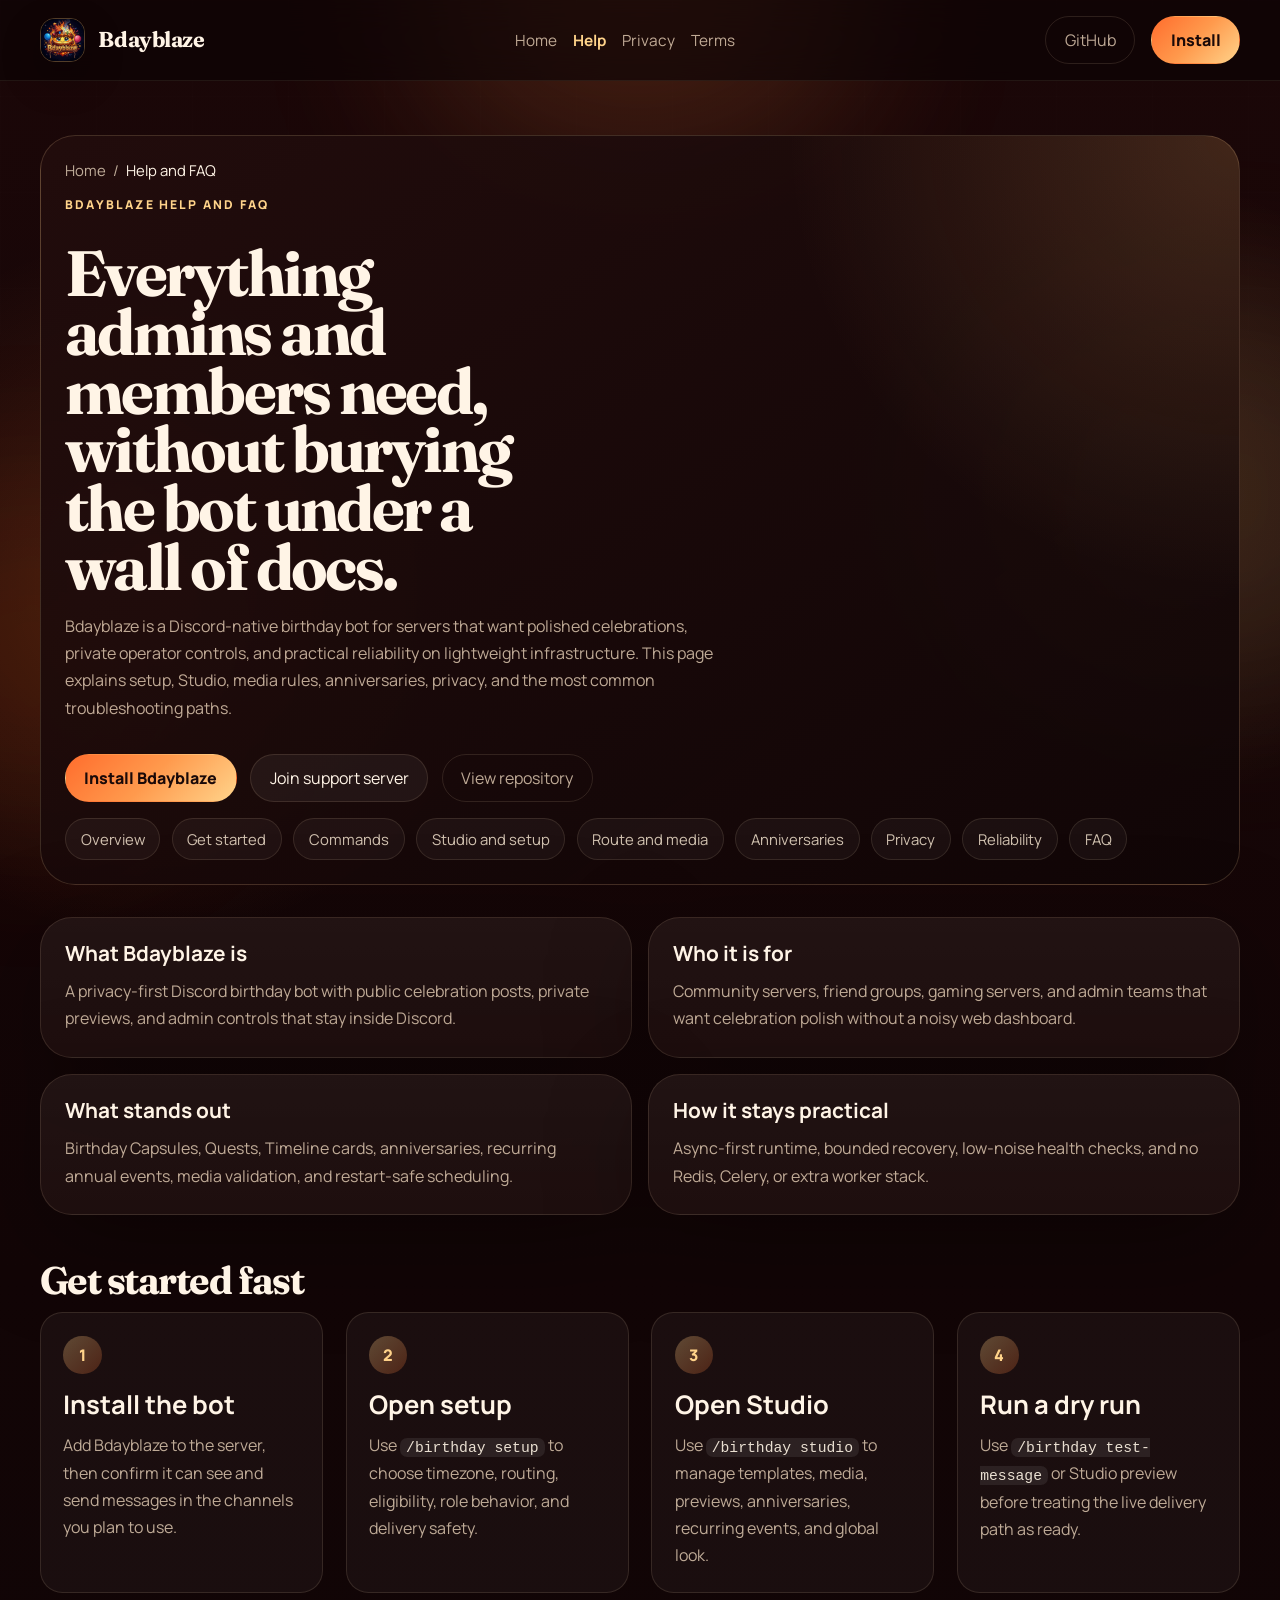
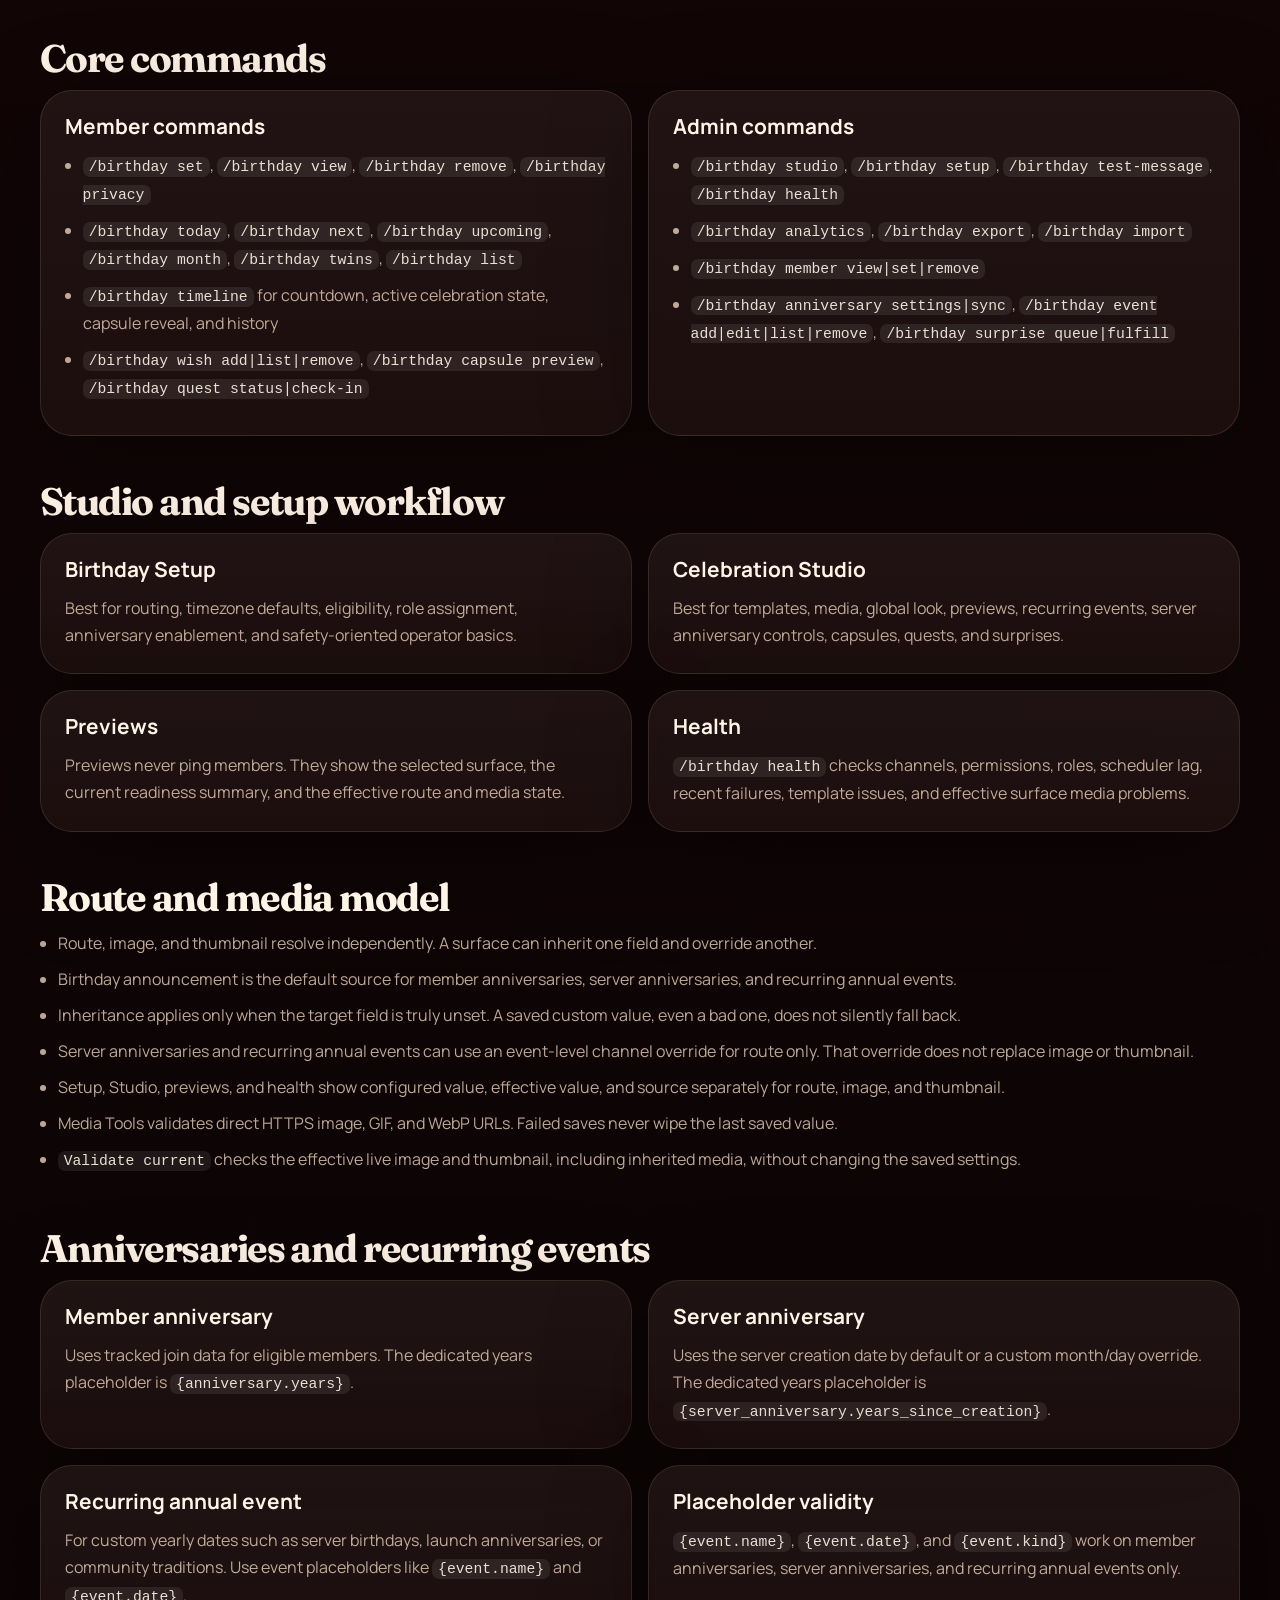
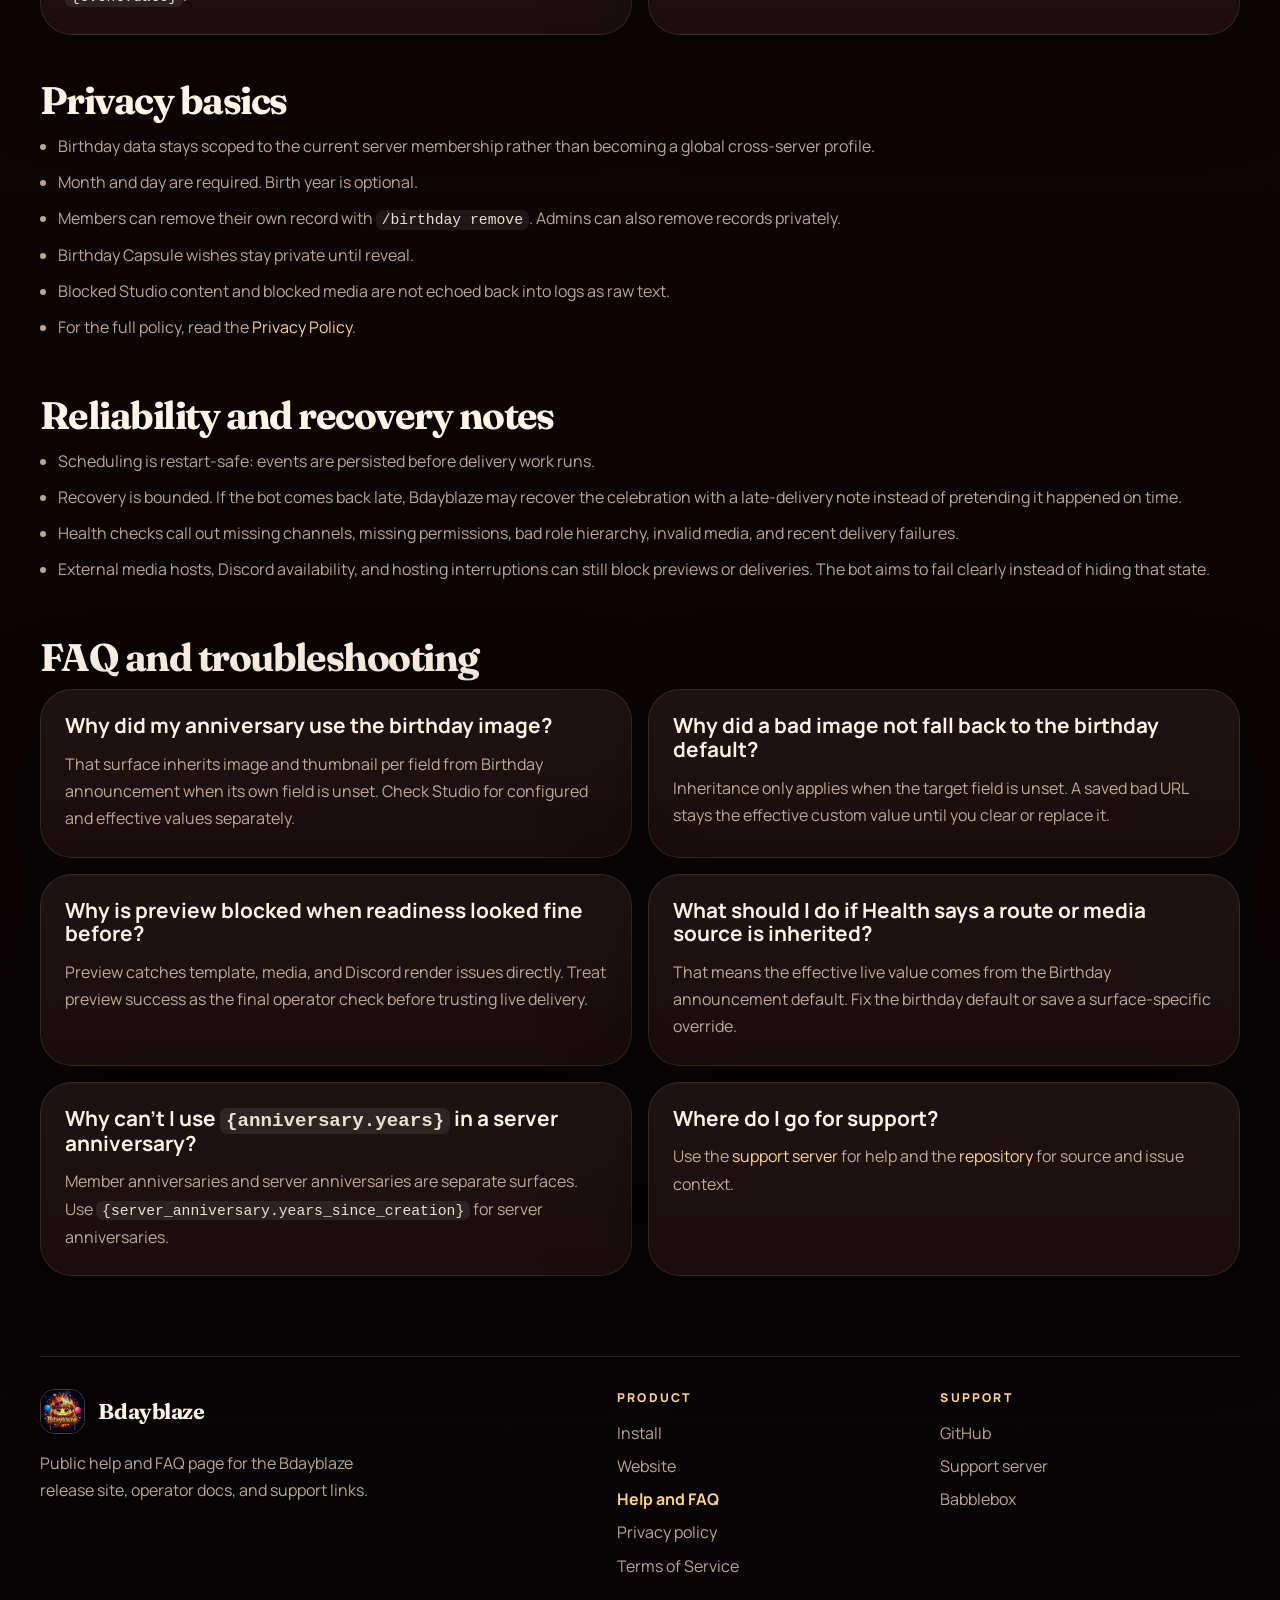
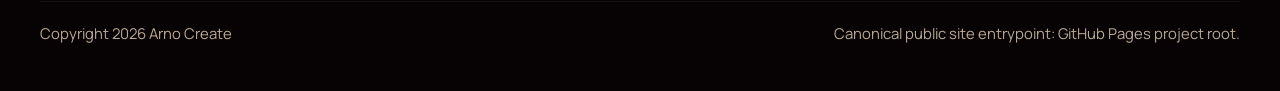
==== help/index.html @ 893d7554 "Harden media inheritance and add help page" ====
<!DOCTYPE html>
<html lang="en">
  <head>
    <meta charset="UTF-8" />
    <meta name="viewport" content="width=device-width, initial-scale=1.0" />
    <title>Help and FAQ | Bdayblaze Discord Birthday Bot</title>
    <meta
      name="description"
      content="Learn how Bdayblaze works: setup, Studio, commands, media inheritance, anniversaries, privacy, reliability, and troubleshooting."
    />
    <meta name="robots" content="index,follow,max-image-preview:large" />
    <meta name="theme-color" content="#1a0908" />
    <meta property="og:locale" content="en_US" />
    <meta property="og:site_name" content="Bdayblaze" />
    <meta property="og:title" content="Help and FAQ | Bdayblaze Discord Birthday Bot" />
    <meta
      property="og:description"
      content="Setup, commands, Studio guidance, media rules, anniversary behavior, privacy basics, and troubleshooting for Bdayblaze."
    />
    <meta property="og:type" content="website" />
    <meta property="og:url" content="https://arno-create.github.io/Bdayblaze/help/" />
    <meta
      property="og:image"
      content="https://arno-create.github.io/Bdayblaze/assets/banner.jpg"
    />
    <meta
      property="og:image:alt"
      content="Bdayblaze banner for the Discord birthday bot help page"
    />
    <meta name="twitter:card" content="summary_large_image" />
    <meta
      name="twitter:title"
      content="Help and FAQ | Bdayblaze Discord Birthday Bot"
    />
    <meta
      name="twitter:description"
      content="Setup, commands, Studio guidance, media rules, anniversary behavior, privacy basics, and troubleshooting for Bdayblaze."
    />
    <meta
      name="twitter:image"
      content="https://arno-create.github.io/Bdayblaze/assets/banner.jpg"
    />
    <meta
      name="twitter:image:alt"
      content="Bdayblaze banner for the Discord birthday bot help page"
    />
    <link rel="canonical" href="https://arno-create.github.io/Bdayblaze/help/" />
    <link rel="preconnect" href="https://fonts.googleapis.com" />
    <link rel="preconnect" href="https://fonts.gstatic.com" crossorigin />
    <link
      href="https://fonts.googleapis.com/css2?family=Fraunces:opsz,wght@9..144,600;9..144,700&family=Manrope:wght@400;500;600;700;800&display=swap"
      rel="stylesheet"
    />
    <link rel="stylesheet" href="../styles.css" />
    <script defer src="../site.js"></script>
    <script type="application/ld+json">
      {
        "@context": "https://schema.org",
        "@graph": [
          {
            "@type": "WebPage",
            "@id": "https://arno-create.github.io/Bdayblaze/help/#webpage",
            "url": "https://arno-create.github.io/Bdayblaze/help/",
            "name": "Help and FAQ | Bdayblaze Discord Birthday Bot",
            "description": "Setup, commands, Studio guidance, media rules, anniversary behavior, privacy basics, and troubleshooting for Bdayblaze.",
            "isPartOf": {
              "@id": "https://arno-create.github.io/Bdayblaze/#website"
            },
            "about": {
              "@id": "https://arno-create.github.io/Bdayblaze/#software"
            },
            "breadcrumb": {
              "@id": "https://arno-create.github.io/Bdayblaze/help/#breadcrumb"
            }
          },
          {
            "@type": "BreadcrumbList",
            "@id": "https://arno-create.github.io/Bdayblaze/help/#breadcrumb",
            "itemListElement": [
              {
                "@type": "ListItem",
                "position": 1,
                "name": "Home",
                "item": "https://arno-create.github.io/Bdayblaze/"
              },
              {
                "@type": "ListItem",
                "position": 2,
                "name": "Help and FAQ",
                "item": "https://arno-create.github.io/Bdayblaze/help/"
              }
            ]
          }
        ]
      }
    </script>
  </head>
  <body class="site-policy site-help">
    <a class="skip-link" href="#main-content">Skip to content</a>

    <div class="ambient ambient-top" aria-hidden="true"></div>
    <div class="ambient ambient-left" aria-hidden="true"></div>
    <div class="ambient ambient-right" aria-hidden="true"></div>

    <header class="site-header">
      <div class="shell header-inner">
        <a class="brand-lockup" href="../" aria-label="Bdayblaze home">
          <img
            src="../assets/logo.jpg"
            alt="Bdayblaze Discord birthday bot logo"
            width="1024"
            height="1024"
            decoding="async"
          />
          <span>Bdayblaze</span>
        </a>

        <nav class="site-nav" aria-label="Primary">
          <a href="../">Home</a>
          <a href="../help/" aria-current="page">Help</a>
          <a href="../privacy/">Privacy</a>
          <a href="../terms/">Terms</a>
        </nav>

        <div class="header-actions">
          <a
            class="button button-ghost"
            href="https://github.com/arno-create/Bdayblaze"
            target="_blank"
            rel="noreferrer"
            >GitHub</a
          >
          <a
            class="button button-primary"
            href="https://discord.com/oauth2/authorize?client_id=1485920716573380660"
            target="_blank"
            rel="noreferrer"
            >Install</a
          >
        </div>
      </div>
    </header>

    <main class="policy-main" id="main-content">
      <div class="shell">
        <section class="policy-hero" data-reveal>
          <nav class="policy-breadcrumbs" aria-label="Breadcrumb">
            <a href="../">Home</a>
            <span aria-hidden="true">/</span>
            <span aria-current="page">Help and FAQ</span>
          </nav>
          <p class="eyebrow">Bdayblaze help and FAQ</p>
          <h1>Everything admins and members need, without burying the bot under a wall of docs.</h1>
          <p class="policy-copy">
            Bdayblaze is a Discord-native birthday bot for servers that want polished
            celebrations, private operator controls, and practical reliability on lightweight
            infrastructure. This page explains setup, Studio, media rules, anniversaries, privacy,
            and the most common troubleshooting paths.
          </p>
          <div class="policy-actions">
            <a
              class="button button-primary"
              href="https://discord.com/oauth2/authorize?client_id=1485920716573380660"
              target="_blank"
              rel="noreferrer"
              >Install Bdayblaze</a
            >
            <a
              class="button button-secondary"
              href="https://discord.com/servers/inevitable-friendship-1322933864360050688"
              target="_blank"
              rel="noreferrer"
              >Join support server</a
            >
            <a
              class="button button-ghost"
              href="https://github.com/arno-create/Bdayblaze"
              target="_blank"
              rel="noreferrer"
              >View repository</a
            >
          </div>
          <nav class="help-quicklinks" aria-label="Help sections">
            <a href="#overview">Overview</a>
            <a href="#get-started">Get started</a>
            <a href="#commands">Commands</a>
            <a href="#studio">Studio and setup</a>
            <a href="#media">Route and media</a>
            <a href="#anniversaries">Anniversaries</a>
            <a href="#privacy">Privacy</a>
            <a href="#reliability">Reliability</a>
            <a href="#faq">FAQ</a>
          </nav>
        </section>

        <section class="policy-grid" data-reveal id="overview" aria-label="Help highlights">
          <article class="policy-card">
            <h3>What Bdayblaze is</h3>
            <p>A privacy-first Discord birthday bot with public celebration posts, private previews, and admin controls that stay inside Discord.</p>
          </article>
          <article class="policy-card">
            <h3>Who it is for</h3>
            <p>Community servers, friend groups, gaming servers, and admin teams that want celebration polish without a noisy web dashboard.</p>
          </article>
          <article class="policy-card">
            <h3>What stands out</h3>
            <p>Birthday Capsules, Quests, Timeline cards, anniversaries, recurring annual events, media validation, and restart-safe scheduling.</p>
          </article>
          <article class="policy-card">
            <h3>How it stays practical</h3>
            <p>Async-first runtime, bounded recovery, low-noise health checks, and no Redis, Celery, or extra worker stack.</p>
          </article>
        </section>

        <section class="policy-section" data-reveal id="get-started">
          <h2>Get started fast</h2>
          <ol class="flow-list">
            <li>
              <span>1</span>
              <div>
                <h3>Install the bot</h3>
                <p>Add Bdayblaze to the server, then confirm it can see and send messages in the channels you plan to use.</p>
              </div>
            </li>
            <li>
              <span>2</span>
              <div>
                <h3>Open setup</h3>
                <p>Use <code>/birthday setup</code> to choose timezone, routing, eligibility, role behavior, and delivery safety.</p>
              </div>
            </li>
            <li>
              <span>3</span>
              <div>
                <h3>Open Studio</h3>
                <p>Use <code>/birthday studio</code> to manage templates, media, previews, anniversaries, recurring events, and global look.</p>
              </div>
            </li>
            <li>
              <span>4</span>
              <div>
                <h3>Run a dry run</h3>
                <p>Use <code>/birthday test-message</code> or Studio preview before treating the live delivery path as ready.</p>
              </div>
            </li>
          </ol>
        </section>

        <section class="policy-section" data-reveal id="commands">
          <h2>Core commands</h2>
          <div class="policy-grid">
            <article class="policy-card">
              <h3>Member commands</h3>
              <ul class="policy-list">
                <li><code>/birthday set</code>, <code>/birthday view</code>, <code>/birthday remove</code>, <code>/birthday privacy</code></li>
                <li><code>/birthday today</code>, <code>/birthday next</code>, <code>/birthday upcoming</code>, <code>/birthday month</code>, <code>/birthday twins</code>, <code>/birthday list</code></li>
                <li><code>/birthday timeline</code> for countdown, active celebration state, capsule reveal, and history</li>
                <li><code>/birthday wish add|list|remove</code>, <code>/birthday capsule preview</code>, <code>/birthday quest status|check-in</code></li>
              </ul>
            </article>
            <article class="policy-card">
              <h3>Admin commands</h3>
              <ul class="policy-list">
                <li><code>/birthday studio</code>, <code>/birthday setup</code>, <code>/birthday test-message</code>, <code>/birthday health</code></li>
                <li><code>/birthday analytics</code>, <code>/birthday export</code>, <code>/birthday import</code></li>
                <li><code>/birthday member view|set|remove</code></li>
                <li><code>/birthday anniversary settings|sync</code>, <code>/birthday event add|edit|list|remove</code>, <code>/birthday surprise queue|fulfill</code></li>
              </ul>
            </article>
          </div>
        </section>

        <section class="policy-section" data-reveal id="studio">
          <h2>Studio and setup workflow</h2>
          <div class="policy-grid">
            <article class="policy-card">
              <h3>Birthday Setup</h3>
              <p>Best for routing, timezone defaults, eligibility, role assignment, anniversary enablement, and safety-oriented operator basics.</p>
            </article>
            <article class="policy-card">
              <h3>Celebration Studio</h3>
              <p>Best for templates, media, global look, previews, recurring events, server anniversary controls, capsules, quests, and surprises.</p>
            </article>
            <article class="policy-card">
              <h3>Previews</h3>
              <p>Previews never ping members. They show the selected surface, the current readiness summary, and the effective route and media state.</p>
            </article>
            <article class="policy-card">
              <h3>Health</h3>
              <p><code>/birthday health</code> checks channels, permissions, roles, scheduler lag, recent failures, template issues, and effective surface media problems.</p>
            </article>
          </div>
        </section>

        <section class="policy-section" data-reveal id="media">
          <h2>Route and media model</h2>
          <ul class="policy-list">
            <li>Route, image, and thumbnail resolve independently. A surface can inherit one field and override another.</li>
            <li>Birthday announcement is the default source for member anniversaries, server anniversaries, and recurring annual events.</li>
            <li>Inheritance applies only when the target field is truly unset. A saved custom value, even a bad one, does not silently fall back.</li>
            <li>Server anniversaries and recurring annual events can use an event-level channel override for route only. That override does not replace image or thumbnail.</li>
            <li>Setup, Studio, previews, and health show configured value, effective value, and source separately for route, image, and thumbnail.</li>
            <li>Media Tools validates direct HTTPS image, GIF, and WebP URLs. Failed saves never wipe the last saved value.</li>
            <li><code>Validate current</code> checks the effective live image and thumbnail, including inherited media, without changing the saved settings.</li>
          </ul>
        </section>

        <section class="policy-section" data-reveal id="anniversaries">
          <h2>Anniversaries and recurring events</h2>
          <div class="policy-grid">
            <article class="policy-card">
              <h3>Member anniversary</h3>
              <p>Uses tracked join data for eligible members. The dedicated years placeholder is <code>{anniversary.years}</code>.</p>
            </article>
            <article class="policy-card">
              <h3>Server anniversary</h3>
              <p>Uses the server creation date by default or a custom month/day override. The dedicated years placeholder is <code>{server_anniversary.years_since_creation}</code>.</p>
            </article>
            <article class="policy-card">
              <h3>Recurring annual event</h3>
              <p>For custom yearly dates such as server birthdays, launch anniversaries, or community traditions. Use event placeholders like <code>{event.name}</code> and <code>{event.date}</code>.</p>
            </article>
            <article class="policy-card">
              <h3>Placeholder validity</h3>
              <p><code>{event.name}</code>, <code>{event.date}</code>, and <code>{event.kind}</code> work on member anniversaries, server anniversaries, and recurring annual events only.</p>
            </article>
          </div>
        </section>

        <section class="policy-section" data-reveal id="privacy">
          <h2>Privacy basics</h2>
          <ul class="policy-list">
            <li>Birthday data stays scoped to the current server membership rather than becoming a global cross-server profile.</li>
            <li>Month and day are required. Birth year is optional.</li>
            <li>Members can remove their own record with <code>/birthday remove</code>. Admins can also remove records privately.</li>
            <li>Birthday Capsule wishes stay private until reveal.</li>
            <li>Blocked Studio content and blocked media are not echoed back into logs as raw text.</li>
            <li>For the full policy, read the <a class="inline-link" href="../privacy/">Privacy Policy</a>.</li>
          </ul>
        </section>

        <section class="policy-section" data-reveal id="reliability">
          <h2>Reliability and recovery notes</h2>
          <ul class="policy-list">
            <li>Scheduling is restart-safe: events are persisted before delivery work runs.</li>
            <li>Recovery is bounded. If the bot comes back late, Bdayblaze may recover the celebration with a late-delivery note instead of pretending it happened on time.</li>
            <li>Health checks call out missing channels, missing permissions, bad role hierarchy, invalid media, and recent delivery failures.</li>
            <li>External media hosts, Discord availability, and hosting interruptions can still block previews or deliveries. The bot aims to fail clearly instead of hiding that state.</li>
          </ul>
        </section>

        <section class="policy-section" data-reveal id="faq">
          <h2>FAQ and troubleshooting</h2>
          <div class="policy-grid">
            <article class="policy-card">
              <h3>Why did my anniversary use the birthday image?</h3>
              <p>That surface inherits image and thumbnail per field from Birthday announcement when its own field is unset. Check Studio for configured and effective values separately.</p>
            </article>
            <article class="policy-card">
              <h3>Why did a bad image not fall back to the birthday default?</h3>
              <p>Inheritance only applies when the target field is unset. A saved bad URL stays the effective custom value until you clear or replace it.</p>
            </article>
            <article class="policy-card">
              <h3>Why is preview blocked when readiness looked fine before?</h3>
              <p>Preview catches template, media, and Discord render issues directly. Treat preview success as the final operator check before trusting live delivery.</p>
            </article>
            <article class="policy-card">
              <h3>What should I do if Health says a route or media source is inherited?</h3>
              <p>That means the effective live value comes from the Birthday announcement default. Fix the birthday default or save a surface-specific override.</p>
            </article>
            <article class="policy-card">
              <h3>Why can&apos;t I use <code>{anniversary.years}</code> in a server anniversary?</h3>
              <p>Member anniversaries and server anniversaries are separate surfaces. Use <code>{server_anniversary.years_since_creation}</code> for server anniversaries.</p>
            </article>
            <article class="policy-card">
              <h3>Where do I go for support?</h3>
              <p>Use the <a class="inline-link" href="https://discord.com/servers/inevitable-friendship-1322933864360050688" target="_blank" rel="noreferrer">support server</a> for help and the <a class="inline-link" href="https://github.com/arno-create/Bdayblaze" target="_blank" rel="noreferrer">repository</a> for source and issue context.</p>
            </article>
          </div>
        </section>
      </div>
    </main>

    <footer class="site-footer">
      <div class="shell footer-grid">
        <div>
          <a class="brand-lockup footer-brand" href="../" aria-label="Bdayblaze home">
            <img
              src="../assets/logo.jpg"
              alt="Bdayblaze Discord birthday bot logo"
              width="1024"
              height="1024"
              loading="lazy"
              decoding="async"
            />
            <span>Bdayblaze</span>
          </a>
          <p class="footer-copy">
            Public help and FAQ page for the Bdayblaze release site, operator docs, and support links.
          </p>
        </div>

        <div>
          <p class="footer-heading">Product</p>
          <div class="footer-links">
            <a
              href="https://discord.com/oauth2/authorize?client_id=1485920716573380660"
              target="_blank"
              rel="noreferrer"
              >Install</a
            >
            <a href="../">Website</a>
            <a href="../help/" aria-current="page">Help and FAQ</a>
            <a href="../privacy/">Privacy policy</a>
            <a href="../terms/">Terms of Service</a>
          </div>
        </div>

        <div>
          <p class="footer-heading">Support</p>
          <div class="footer-links">
            <a href="https://github.com/arno-create/Bdayblaze" target="_blank" rel="noreferrer"
              >GitHub</a
            >
            <a
              href="https://discord.com/servers/inevitable-friendship-1322933864360050688"
              target="_blank"
              rel="noreferrer"
              >Support server</a
            >
            <a href="https://arno-create.github.io/babblebox-bot/" target="_blank" rel="noreferrer"
              >Babblebox</a
            >
          </div>
        </div>
      </div>

      <div class="shell footer-meta">
        <p>Copyright <span data-year></span> Arno Create</p>
        <p>Canonical public site entrypoint: GitHub Pages project root.</p>
      </div>
    </footer>
  </body>
</html>
---- styles.css ----
:root {
  color-scheme: dark;
  --bg: #120506;
  --bg-deep: #070304;
  --surface: rgba(29, 12, 12, 0.72);
  --surface-strong: rgba(37, 16, 16, 0.88);
  --line: rgba(255, 220, 182, 0.12);
  --line-strong: rgba(255, 220, 182, 0.2);
  --text: #fff4e6;
  --muted: rgba(255, 232, 204, 0.72);
  --accent: #ff9a4d;
  --accent-strong: #ffd38a;
  --accent-deep: #ff6d2d;
  --shadow: 0 28px 100px rgba(0, 0, 0, 0.34);
  --radius-xl: 2rem;
  --radius-lg: 1.4rem;
  --shell: min(1200px, calc(100% - 2rem));
}

*,
*::before,
*::after {
  box-sizing: border-box;
}

html {
  scroll-behavior: smooth;
}

body {
  margin: 0;
  min-height: 100vh;
  overflow-x: clip;
  background:
    radial-gradient(circle at 12% 12%, rgba(255, 129, 56, 0.18), transparent 22rem),
    radial-gradient(circle at 88% 10%, rgba(255, 196, 106, 0.12), transparent 20rem),
    linear-gradient(180deg, #1b0708 0%, var(--bg) 26%, var(--bg-deep) 100%);
  color: var(--text);
  font-family: "Manrope", "Segoe UI", "Helvetica Neue", Arial, sans-serif;
}

body::before {
  content: "";
  position: fixed;
  inset: 0;
  background-image:
    linear-gradient(rgba(255, 255, 255, 0.02) 1px, transparent 1px),
    linear-gradient(90deg, rgba(255, 255, 255, 0.02) 1px, transparent 1px);
  background-size: 6rem 6rem;
  mask-image: linear-gradient(180deg, rgba(255, 255, 255, 0.55), transparent 82%);
  pointer-events: none;
  z-index: -2;
}

img {
  display: block;
  max-width: 100%;
  height: auto;
}

figure {
  margin: 0;
}

a {
  color: inherit;
  text-decoration: none;
}

code {
  padding: 0.12rem 0.38rem;
  border-radius: 0.45rem;
  background: rgba(255, 255, 255, 0.08);
  color: rgba(255, 245, 230, 0.9);
  font-family: "SFMono-Regular", Consolas, "Liberation Mono", monospace;
  font-size: 0.92em;
}

button,
a,
input,
select,
textarea {
  font: inherit;
}

a:focus-visible,
button:focus-visible {
  outline: 2px solid var(--accent-strong);
  outline-offset: 4px;
}

.skip-link {
  position: absolute;
  left: 1rem;
  top: -4rem;
  z-index: 30;
  padding: 0.8rem 1rem;
  border-radius: 999px;
  background: var(--accent-strong);
  color: #1a0908;
  font-weight: 700;
}

.skip-link:focus {
  top: 1rem;
}

.shell {
  width: var(--shell);
  margin: 0 auto;
}

.ambient {
  position: fixed;
  border-radius: 999px;
  filter: blur(90px);
  opacity: 0.65;
  pointer-events: none;
  z-index: -1;
}

.ambient-top {
  top: -10rem;
  left: 50%;
  width: 28rem;
  height: 20rem;
  transform: translateX(-50%);
  background: rgba(255, 136, 64, 0.28);
}

.ambient-left {
  top: 30rem;
  left: -9rem;
  width: 22rem;
  height: 22rem;
  background: rgba(255, 96, 0, 0.16);
}

.ambient-right {
  top: 18rem;
  right: -10rem;
  width: 26rem;
  height: 26rem;
  background: rgba(255, 210, 128, 0.12);
}

.site-header,
.site-footer,
main {
  position: relative;
  z-index: 1;
}

.site-header {
  position: sticky;
  top: 0;
  backdrop-filter: blur(18px);
  background: rgba(12, 4, 5, 0.64);
  border-bottom: 1px solid rgba(255, 220, 182, 0.08);
  z-index: 20;
}

.header-inner {
  display: flex;
  align-items: center;
  justify-content: space-between;
  gap: 1.2rem;
  min-height: 5rem;
}

.brand-lockup {
  display: inline-flex;
  align-items: center;
  gap: 0.85rem;
  font-family: "Fraunces", Georgia, serif;
  font-size: 1.35rem;
  font-weight: 700;
  letter-spacing: -0.02em;
}

.brand-lockup img {
  width: 2.8rem;
  height: 2.8rem;
  border-radius: 0.9rem;
  border: 1px solid rgba(255, 210, 128, 0.28);
  box-shadow: 0 16px 40px rgba(0, 0, 0, 0.22);
}

.site-nav,
.header-actions,
.footer-links {
  display: flex;
  align-items: center;
  gap: 1rem;
}

.site-nav {
  color: var(--muted);
  font-size: 0.96rem;
  scrollbar-width: none;
}

.site-nav::-webkit-scrollbar {
  display: none;
}

.site-nav a,
.footer-links a,
.text-link,
.inline-link {
  transition: color 180ms ease, opacity 180ms ease;
}

.site-nav a[aria-current="page"],
.footer-links a[aria-current="page"] {
  color: var(--accent-strong);
  font-weight: 700;
}

.site-nav a:hover,
.footer-links a:hover,
.text-link:hover,
.inline-link:hover {
  color: var(--accent-strong);
}

.button {
  display: inline-flex;
  align-items: center;
  justify-content: center;
  min-height: 3rem;
  padding: 0.75rem 1.15rem;
  border-radius: 999px;
  border: 1px solid var(--line);
  transition:
    transform 180ms ease,
    border-color 180ms ease,
    background 180ms ease,
    color 180ms ease,
    box-shadow 180ms ease;
}

.button:hover {
  transform: translateY(-2px);
  border-color: var(--line-strong);
  box-shadow: 0 16px 40px rgba(0, 0, 0, 0.24);
}

.button-primary {
  border-color: transparent;
  background: linear-gradient(135deg, var(--accent-deep), var(--accent), var(--accent-strong));
  color: #1a0908;
  font-weight: 800;
}

.button-secondary {
  background: rgba(255, 255, 255, 0.05);
  color: var(--text);
}

.button-ghost {
  background: transparent;
  color: var(--muted);
}

.button-large {
  min-height: 3.3rem;
  padding-inline: 1.3rem;
}

.hero {
  padding: 3.5rem 0 2.4rem;
}

.hero-layout {
  display: grid;
  grid-template-columns: minmax(0, 0.9fr) minmax(320px, 1.1fr);
  gap: 2rem;
  align-items: center;
}

.hero-copy {
  display: grid;
  align-content: start;
}

.eyebrow,
.panel-label,
.showcase-number,
.footer-heading {
  margin: 0 0 0.9rem;
  font-size: 0.76rem;
  font-weight: 800;
  letter-spacing: 0.18em;
  text-transform: uppercase;
  color: var(--accent-strong);
}

.hero h1,
.section-head h2,
.cta-panel h2,
.policy-hero h1,
.policy-section h2 {
  margin: 0;
  font-family: "Fraunces", Georgia, serif;
  letter-spacing: -0.04em;
  line-height: 0.92;
}

.hero h1 {
  max-width: 10.5ch;
  font-size: clamp(3.4rem, 7vw, 6.6rem);
}

.hero-text,
.section-copy,
.showcase-copy p,
.detail-list li,
.signature-grid p,
.flow-list p,
.operator-points p,
.aside-list li,
.privacy-grid p,
.footer-copy,
.footer-meta,
.policy-copy,
.policy-list li,
.policy-card p {
  color: var(--muted);
  line-height: 1.7;
}

.hero-text {
  max-width: 58ch;
  margin: 1.4rem 0 0;
  font-size: 1.06rem;
}

.hero-actions,
.cta-actions,
.operator-links {
  display: flex;
  flex-wrap: wrap;
  gap: 0.85rem;
}

.hero-actions {
  margin: 1.8rem 0 1.4rem;
}

.hero-signals {
  display: flex;
  flex-wrap: wrap;
  gap: 0.75rem;
  margin: 0;
  padding: 0;
  list-style: none;
}

.hero-signals li {
  padding: 0.65rem 0.85rem;
  border: 1px solid var(--line);
  border-radius: 999px;
  background: rgba(255, 255, 255, 0.04);
  color: rgba(255, 240, 219, 0.82);
  font-size: 0.94rem;
}

.hero-stage {
  --pointer-x: 0;
  --pointer-y: 0;
  position: relative;
  width: 100%;
  min-height: 36rem;
  padding: 2rem 0;
}

.hero-stage-glow {
  position: absolute;
  inset: 10% 6% auto;
  height: 62%;
  border-radius: 2.4rem;
  background:
    radial-gradient(circle at 20% 35%, rgba(255, 199, 118, 0.42), transparent 32%),
    radial-gradient(circle at 72% 28%, rgba(255, 114, 43, 0.34), transparent 34%),
    linear-gradient(135deg, rgba(255, 140, 71, 0.2), rgba(92, 27, 18, 0.2));
  filter: blur(56px);
  pointer-events: none;
}

.hero-banner {
  position: relative;
  width: min(100%, 48rem);
  margin: 0 auto;
  aspect-ratio: 3 / 2;
  border-radius: 2.2rem;
  border: 1px solid rgba(255, 228, 194, 0.16);
  box-shadow: 0 36px 120px rgba(0, 0, 0, 0.45);
  object-fit: cover;
  object-position: center;
  transform:
    perspective(1200px)
    rotateX(calc(var(--pointer-y) * -3deg))
    rotateY(calc(var(--pointer-x) * 5deg))
    translateY(-0.2rem);
  transition: transform 160ms ease;
}

.hero-panel {
  position: absolute;
  max-width: 18rem;
  padding: 1rem 1.1rem;
  border: 1px solid var(--line);
  border-radius: var(--radius-lg);
  background: rgba(15, 6, 7, 0.78);
  backdrop-filter: blur(18px);
  box-shadow: var(--shadow);
}

.hero-panel p,
.hero-panel li {
  margin: 0;
  color: rgba(255, 239, 216, 0.8);
  line-height: 1.55;
}

.hero-panel ul {
  margin: 0;
  padding-left: 1.1rem;
}

.hero-panel-top {
  top: 1.3rem;
  left: 0;
}

.hero-panel-bottom {
  right: 0;
  bottom: 1.4rem;
}

.trust-strip {
  display: grid;
  grid-template-columns: repeat(5, minmax(0, 1fr));
  gap: 0.9rem;
  padding: 1rem 1.2rem;
  border: 1px solid var(--line);
  border-radius: 999px;
  background: rgba(255, 255, 255, 0.04);
  box-shadow: inset 0 1px 0 rgba(255, 255, 255, 0.04);
}

.trust-strip p {
  margin: 0;
  color: rgba(255, 241, 222, 0.84);
  font-size: 0.94rem;
  text-align: center;
}

.section {
  padding: 5.5rem 0 0;
}

.section-head {
  display: grid;
  gap: 0.65rem;
  margin-bottom: 1.8rem;
}

.section-head h2,
.cta-panel h2,
.policy-hero h1,
.policy-section h2 {
  font-size: clamp(2.25rem, 5vw, 4.4rem);
}

.section-head h2 {
  max-width: 12ch;
}

.section-copy {
  max-width: 56ch;
  margin: 0;
}

.showcase-row {
  display: grid;
  grid-template-columns: minmax(0, 0.9fr) minmax(320px, 1.1fr);
  gap: 2rem;
  align-items: center;
  padding: 3rem 0;
  border-top: 1px solid var(--line);
}

.showcase-row-reverse {
  grid-template-columns: minmax(320px, 1.1fr) minmax(0, 0.9fr);
}

.showcase-row-reverse .showcase-copy {
  order: 2;
}

.showcase-row-reverse .browser-shot {
  order: 1;
}

.showcase-copy h3,
.signature-grid h3,
.flow-list h3,
.operator-points h3,
.privacy-grid h3,
.policy-card h3 {
  margin: 0 0 0.8rem;
  font-size: clamp(1.35rem, 2vw, 1.9rem);
  line-height: 1.15;
}

.showcase-copy p {
  margin: 0 0 1rem;
}

.signature-grid p,
.flow-list p,
.operator-points p,
.privacy-grid p,
.policy-card p,
.footer-meta p {
  margin: 0;
}

.detail-list,
.aside-list,
.policy-list {
  margin: 0;
  padding-left: 1.1rem;
}

.detail-list li,
.aside-list li,
.policy-list li {
  margin-bottom: 0.55rem;
}

.browser-shot,
.operator-aside,
.privacy-grid article,
.policy-card {
  border: 1px solid var(--line);
  border-radius: var(--radius-xl);
  background:
    linear-gradient(180deg, rgba(255, 255, 255, 0.04), rgba(255, 255, 255, 0.02)),
    var(--surface);
  box-shadow: var(--shadow);
}

.browser-shot {
  width: 100%;
  max-width: 39rem;
  margin: 0;
  justify-self: center;
  padding: 0.8rem;
  overflow: hidden;
}

.browser-shot:hover {
  transform: translateY(-4px);
  transition: transform 180ms ease;
}

.browser-shot img {
  width: 100%;
  border-radius: 1.35rem;
  background: rgba(9, 3, 4, 0.65);
}

.browser-shot figcaption {
  padding: 0.95rem 0.2rem 0.15rem;
  color: rgba(255, 236, 209, 0.68);
  font-size: 0.94rem;
  line-height: 1.55;
}

.browser-shot-tall {
  max-width: 30rem;
}

.browser-chrome {
  display: flex;
  gap: 0.35rem;
  padding: 0.25rem 0.3rem 0.75rem;
}

.browser-chrome span {
  width: 0.65rem;
  height: 0.65rem;
  border-radius: 999px;
  background: rgba(255, 255, 255, 0.22);
}

.feature-layout {
  display: grid;
  gap: 1.5rem;
}

.signature-grid {
  display: grid;
  grid-template-columns: repeat(2, minmax(0, 1fr));
  gap: 0 2rem;
}

.signature-grid article {
  padding: 1.5rem 0;
  border-top: 1px solid var(--line);
}

.flow-list {
  display: grid;
  grid-template-columns: repeat(4, minmax(0, 1fr));
  gap: 1.4rem;
  margin: 0;
  padding: 0;
  list-style: none;
}

.flow-list li {
  min-height: 100%;
  padding: 1.4rem;
  border: 1px solid var(--line);
  border-radius: var(--radius-lg);
  background: rgba(255, 255, 255, 0.04);
}

.flow-list span {
  display: inline-flex;
  align-items: center;
  justify-content: center;
  width: 2.4rem;
  height: 2.4rem;
  margin-bottom: 1rem;
  border-radius: 999px;
  background: linear-gradient(135deg, rgba(255, 211, 138, 0.3), rgba(255, 109, 45, 0.22));
  color: var(--accent-strong);
  font-weight: 800;
}

.operator-layout {
  display: grid;
  grid-template-columns: minmax(0, 1.1fr) minmax(280px, 0.72fr);
  gap: 2rem;
  align-items: start;
}

.operator-points {
  display: grid;
  grid-template-columns: repeat(3, minmax(0, 1fr));
  gap: 1rem;
  margin-top: 1.8rem;
}

.operator-points article {
  padding-top: 1.2rem;
  border-top: 1px solid var(--line);
}

.operator-aside,
.cta-panel,
.policy-hero,
.policy-card {
  padding: 1.5rem;
}

.operator-links {
  margin-top: 1.2rem;
}

.text-link,
.inline-link {
  color: var(--accent-strong);
}

.privacy-layout {
  display: grid;
  gap: 1.6rem;
}

.privacy-grid {
  display: grid;
  grid-template-columns: repeat(3, minmax(0, 1fr));
  gap: 1rem;
}

.privacy-grid article {
  padding: 1.35rem;
}

.section-cta {
  padding-bottom: 5.5rem;
}

.cta-panel {
  display: grid;
  grid-template-columns: minmax(0, 1fr) auto;
  gap: 1.5rem;
  align-items: end;
  border: 1px solid rgba(255, 207, 153, 0.2);
  border-radius: calc(var(--radius-xl) + 0.2rem);
  background:
    radial-gradient(circle at top right, rgba(255, 161, 88, 0.22), transparent 30%),
    linear-gradient(145deg, rgba(39, 15, 15, 0.95), rgba(20, 7, 8, 0.92));
  box-shadow: 0 34px 120px rgba(0, 0, 0, 0.4);
}

.site-footer {
  padding: 0 0 2.8rem;
}

.footer-grid {
  display: grid;
  grid-template-columns: 1.2fr repeat(2, minmax(0, 0.65fr));
  gap: 1.5rem;
  padding: 2rem 0 1.5rem;
  border-top: 1px solid var(--line);
}

.footer-brand {
  margin-bottom: 1rem;
}

.footer-copy {
  max-width: 36ch;
  margin: 0;
}

.footer-heading {
  margin-bottom: 1rem;
}

.footer-links {
  flex-direction: column;
  align-items: flex-start;
  gap: 0.7rem;
  color: var(--muted);
}

.footer-meta {
  display: flex;
  justify-content: space-between;
  gap: 1rem;
  padding-top: 1.2rem;
  border-top: 1px solid rgba(255, 255, 255, 0.05);
  font-size: 0.93rem;
}

[data-reveal].reveal-ready {
  opacity: 0;
  transform: translateY(26px);
  transition:
    opacity 700ms ease,
    transform 700ms ease;
  transition-delay: var(--reveal-delay, 0ms);
}

[data-reveal].is-visible {
  opacity: 1;
  transform: translateY(0);
}

.site-policy .site-header {
  position: relative;
}

.policy-main {
  padding: 3.4rem 0 5rem;
}

.policy-hero {
  display: grid;
  gap: 1rem;
  margin-bottom: 2rem;
  border: 1px solid rgba(255, 207, 153, 0.18);
  border-radius: calc(var(--radius-xl) + 0.2rem);
  background:
    radial-gradient(circle at top right, rgba(255, 175, 102, 0.18), transparent 32%),
    linear-gradient(145deg, rgba(34, 13, 13, 0.92), rgba(16, 6, 7, 0.9));
}

.policy-hero h1 {
  max-width: 12ch;
}

.policy-breadcrumbs {
  display: flex;
  flex-wrap: wrap;
  gap: 0.45rem;
  margin: 0;
  color: rgba(255, 236, 209, 0.72);
  font-size: 0.93rem;
}

.policy-breadcrumbs span[aria-current="page"] {
  color: var(--text);
}

.policy-actions {
  display: flex;
  flex-wrap: wrap;
  gap: 0.85rem;
}

.help-quicklinks {
  display: flex;
  flex-wrap: wrap;
  gap: 0.7rem;
}

.help-quicklinks a {
  padding: 0.62rem 0.92rem;
  border: 1px solid rgba(255, 220, 182, 0.12);
  border-radius: 999px;
  background: rgba(255, 255, 255, 0.04);
  color: rgba(255, 239, 216, 0.8);
  font-size: 0.93rem;
  transition:
    color 180ms ease,
    border-color 180ms ease,
    background 180ms ease,
    transform 180ms ease;
}

.help-quicklinks a:hover {
  color: var(--accent-strong);
  border-color: rgba(255, 220, 182, 0.22);
  background: rgba(255, 255, 255, 0.07);
  transform: translateY(-2px);
}

.policy-grid {
  display: grid;
  grid-template-columns: repeat(2, minmax(0, 1fr));
  gap: 1rem;
}

.policy-card h3 {
  font-size: 1.3rem;
}

.policy-section {
  padding-top: 3rem;
}

.policy-section h2 {
  margin-bottom: 0.9rem;
  font-size: clamp(1.7rem, 3vw, 2.6rem);
}

.policy-copy {
  max-width: 66ch;
  margin: 0 0 1rem;
}

.policy-meta {
  margin: -0.15rem 0 0;
  color: rgba(255, 236, 209, 0.72);
  font-size: 0.95rem;
  font-weight: 600;
}

#showcase,
#features,
#how-it-works,
#operators,
#privacy,
#overview,
#get-started,
#commands,
#studio,
#media,
#anniversaries,
#reliability,
#faq {
  scroll-margin-top: 7rem;
}

@media (max-width: 1120px) {
  .trust-strip,
  .flow-list,
  .operator-points,
  .privacy-grid,
  .policy-grid {
    grid-template-columns: repeat(2, minmax(0, 1fr));
  }

  .showcase-row,
  .showcase-row-reverse,
  .hero-layout,
  .operator-layout,
  .cta-panel,
  .footer-grid {
    grid-template-columns: 1fr;
  }

  .showcase-row-reverse .showcase-copy,
  .showcase-row-reverse .browser-shot {
    order: initial;
  }

  .cta-panel {
    align-items: start;
  }

  .footer-meta {
    flex-direction: column;
  }

  .trust-strip {
    padding: 1rem 1.1rem;
    border-radius: 1.7rem;
  }
}

@media (max-width: 840px) {
  .site-nav {
    order: 3;
    width: 100%;
    justify-content: flex-start;
    overflow-x: auto;
    gap: 0.65rem;
    padding-bottom: 0.3rem;
    white-space: nowrap;
  }

  .header-inner {
    flex-wrap: wrap;
    align-items: flex-start;
    row-gap: 0.85rem;
    padding: 0.9rem 0;
  }

  .site-nav a {
    flex: 0 0 auto;
    padding: 0.55rem 0.8rem;
    border: 1px solid rgba(255, 220, 182, 0.1);
    border-radius: 999px;
    background: rgba(255, 255, 255, 0.04);
  }

  .header-actions {
    width: 100%;
    justify-content: stretch;
  }

  .header-actions .button {
    flex: 1 1 0;
    min-width: 0;
  }

  .hero {
    padding-top: 1.6rem;
  }

  .hero-layout {
    gap: 1.35rem;
  }

  .hero-text {
    max-width: none;
    margin-top: 1rem;
  }

  .hero-actions {
    margin: 1.4rem 0 1.15rem;
  }

  .hero-signals {
    display: grid;
    grid-template-columns: 1fr;
  }

  .hero-stage {
    display: grid;
    gap: 0.9rem;
    max-width: 34rem;
    min-height: auto;
    margin: 0 auto;
    padding-top: 0.35rem;
    min-height: auto;
    padding-bottom: 0;
  }

  .hero-stage-glow {
    inset: 8% 4% auto;
    height: 50%;
    filter: blur(44px);
  }

  .hero-banner {
    width: 100%;
    border-radius: 1.7rem;
    transform: none;
  }

  .hero-panel {
    position: static;
    width: 100%;
    max-width: none;
    padding: 1rem;
  }

  .showcase-row {
    gap: 1.15rem;
  }

  .browser-shot {
    max-width: 34rem;
    padding: 0.72rem;
  }

  .browser-shot-tall {
    max-width: 27rem;
  }

  .operator-aside {
    max-width: 34rem;
    width: 100%;
    justify-self: center;
  }

  .policy-main {
    padding-top: 2.5rem;
  }

  .policy-hero h1 {
    max-width: 13ch;
  }

  .signature-grid,
  .flow-list,
  .operator-points,
  .privacy-grid,
  .policy-grid {
    grid-template-columns: 1fr;
  }

  .trust-strip {
    grid-template-columns: 1fr;
    border-radius: 1.5rem;
  }
}

@media (max-width: 640px) {
  :root {
    --shell: min(1200px, calc(100% - 1.2rem));
  }

  .site-header {
    background: rgba(12, 4, 5, 0.82);
  }

  .brand-lockup {
    gap: 0.7rem;
  }

  .brand-lockup img {
    width: 2.45rem;
    height: 2.45rem;
  }

  .brand-lockup span {
    font-size: 1.2rem;
  }

  .header-actions {
    gap: 0.7rem;
  }

  .header-actions .button {
    flex: 1 1 auto;
  }

  .site-nav {
    margin-inline: -0.05rem;
    padding-bottom: 0.15rem;
  }

  .site-nav a {
    padding: 0.5rem 0.72rem;
    font-size: 0.9rem;
  }

  .hero {
    padding: 1.15rem 0 1.6rem;
  }

  .hero h1 {
    max-width: 10ch;
    font-size: clamp(2.55rem, 12vw, 3.8rem);
  }

  .hero-actions,
  .cta-actions,
  .policy-actions {
    flex-direction: column;
    align-items: stretch;
  }

  .hero-actions .button,
  .cta-actions .button,
  .policy-actions .button {
    width: 100%;
  }

  .help-quicklinks a {
    width: 100%;
    text-align: center;
  }

  .hero-signals li {
    width: 100%;
    text-align: center;
  }

  .hero-stage {
    gap: 0.75rem;
  }

  .hero-panel,
  .operator-aside,
  .cta-panel,
  .policy-hero,
  .policy-card,
  .privacy-grid article {
    padding: 1.2rem;
  }

  .section,
  .section-cta,
  .policy-main {
    padding-top: 3.5rem;
  }

  .section-head {
    margin-bottom: 1.3rem;
  }

  .showcase-row {
    padding: 1.9rem 0;
  }

  .browser-shot {
    padding: 0.65rem;
    border-radius: 1.45rem;
  }

  .browser-chrome {
    padding-bottom: 0.6rem;
  }

  .flow-list li {
    padding: 1.2rem;
  }

  .operator-points {
    margin-top: 1.4rem;
  }

  .cta-panel {
    gap: 1rem;
  }

  .footer-grid {
    padding: 1.7rem 0 1.2rem;
    gap: 1.2rem;
  }

  .footer-meta {
    font-size: 0.89rem;
  }

  .policy-copy {
    max-width: none;
  }
}

@media (max-width: 480px) {
  :root {
    --shell: min(1200px, calc(100% - 1rem));
  }

  .hero-signals li,
  .trust-strip p {
    font-size: 0.91rem;
  }

  .policy-breadcrumbs {
    font-size: 0.88rem;
  }
}

@media (prefers-reduced-motion: reduce) {
  html {
    scroll-behavior: auto;
  }

  *,
  *::before,
  *::after {
    animation: none !important;
    transition-duration: 0.01ms !important;
    transition-delay: 0ms !important;
  }

  [data-reveal] {
    opacity: 1;
    transform: none;
  }

  .hero-banner,
  .browser-shot:hover,
  .button:hover {
    transform: none;
  }
}
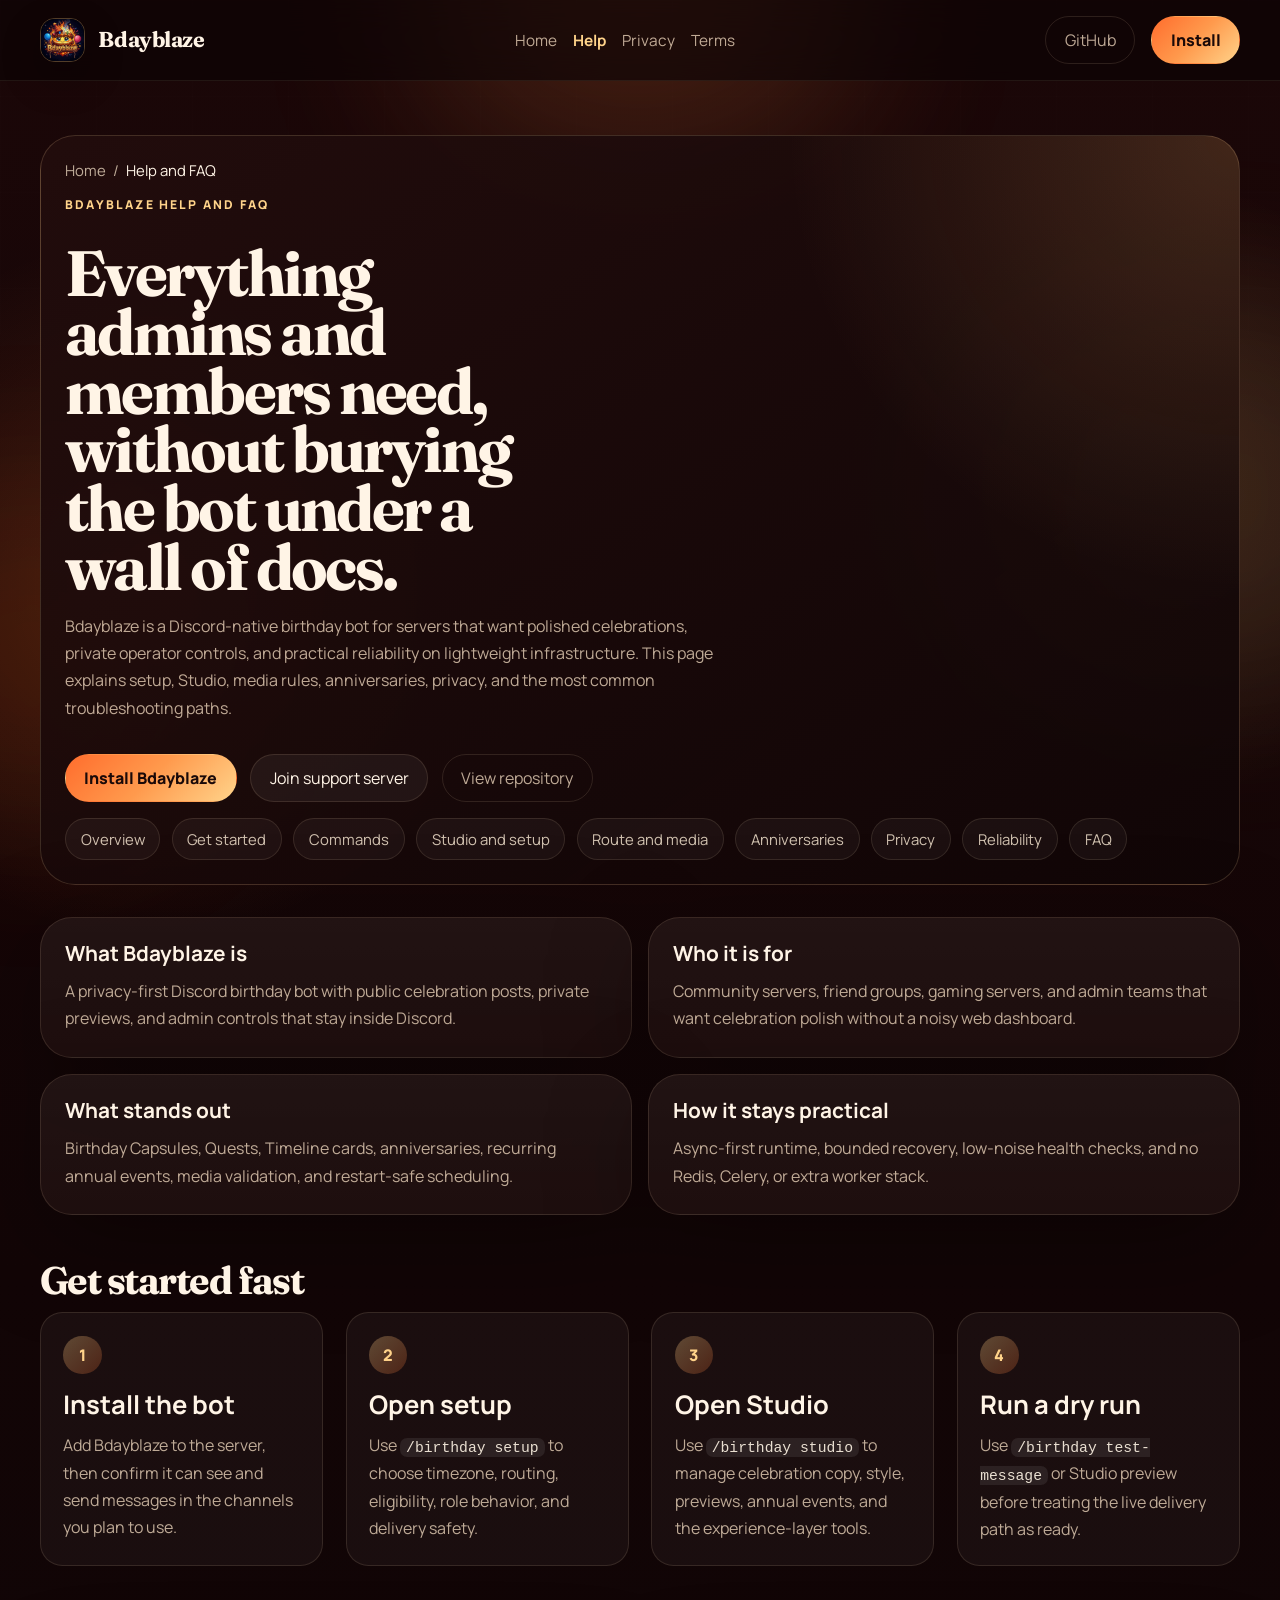
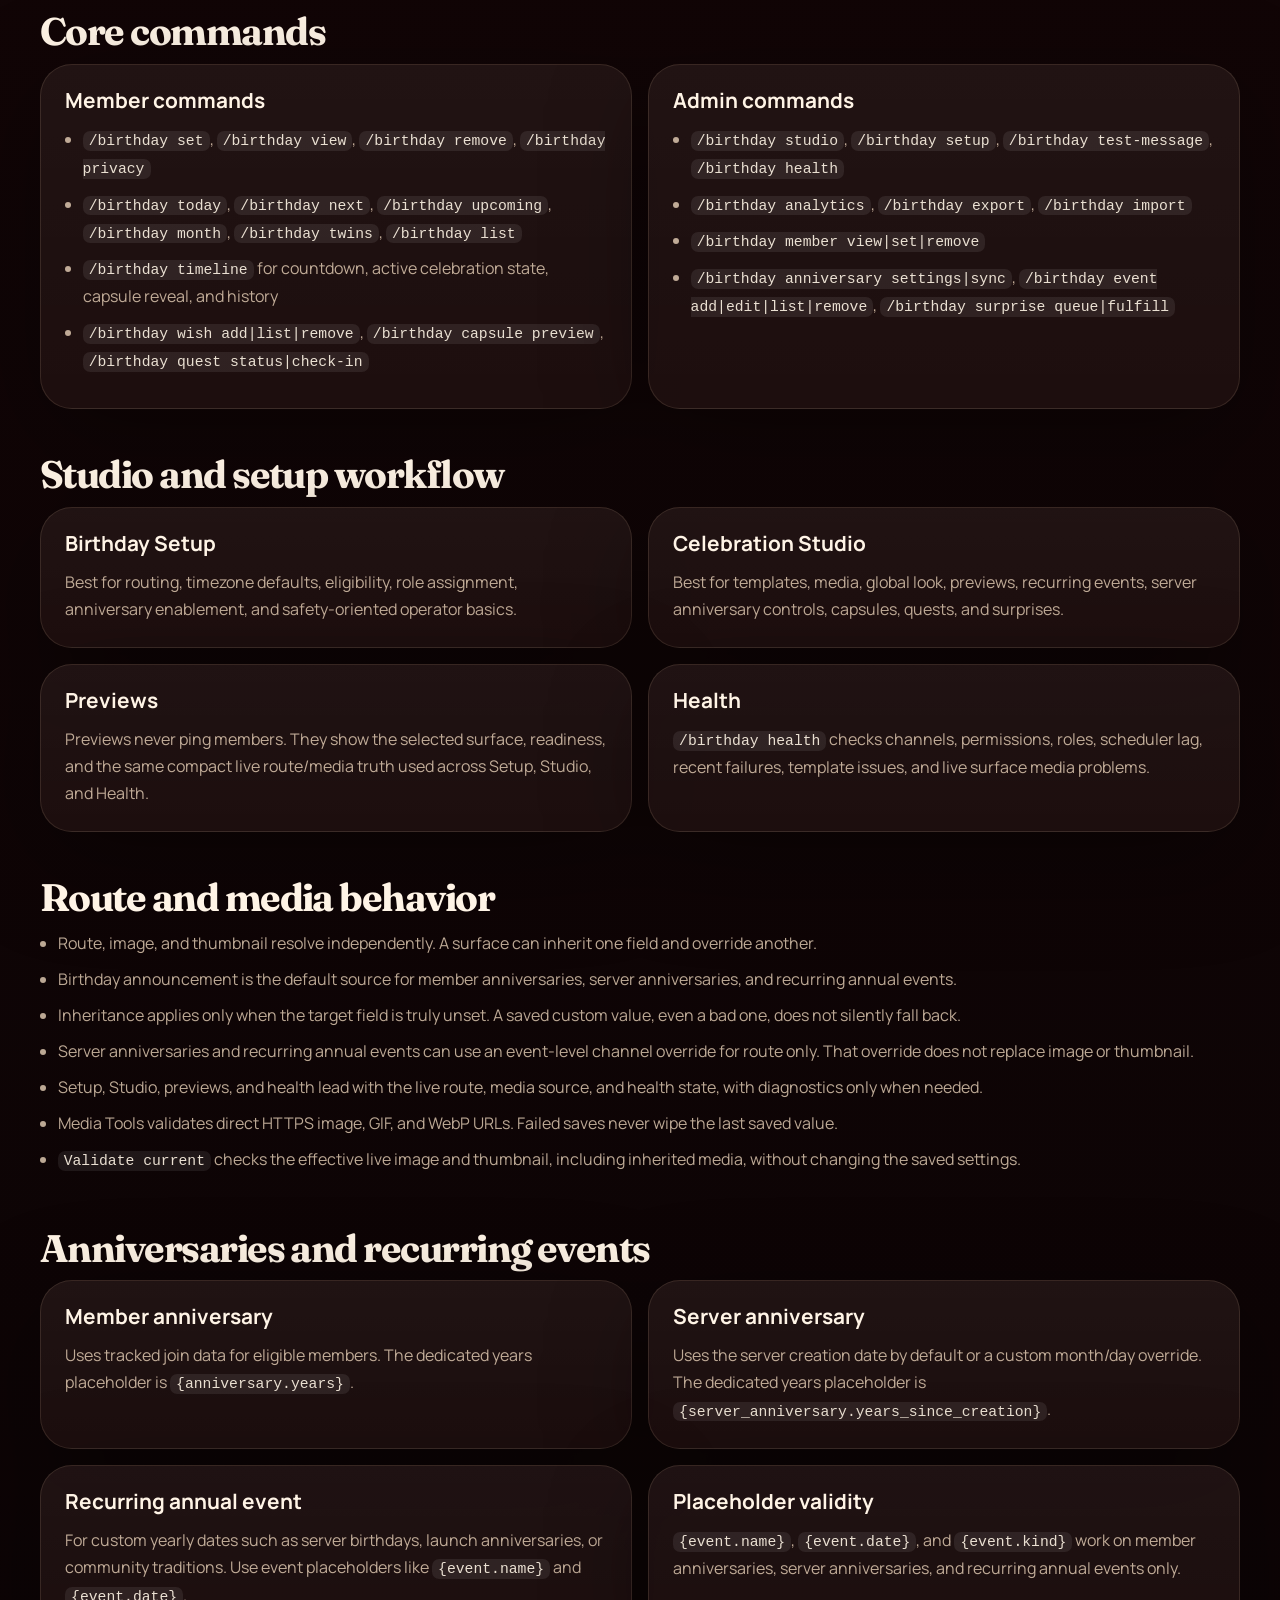
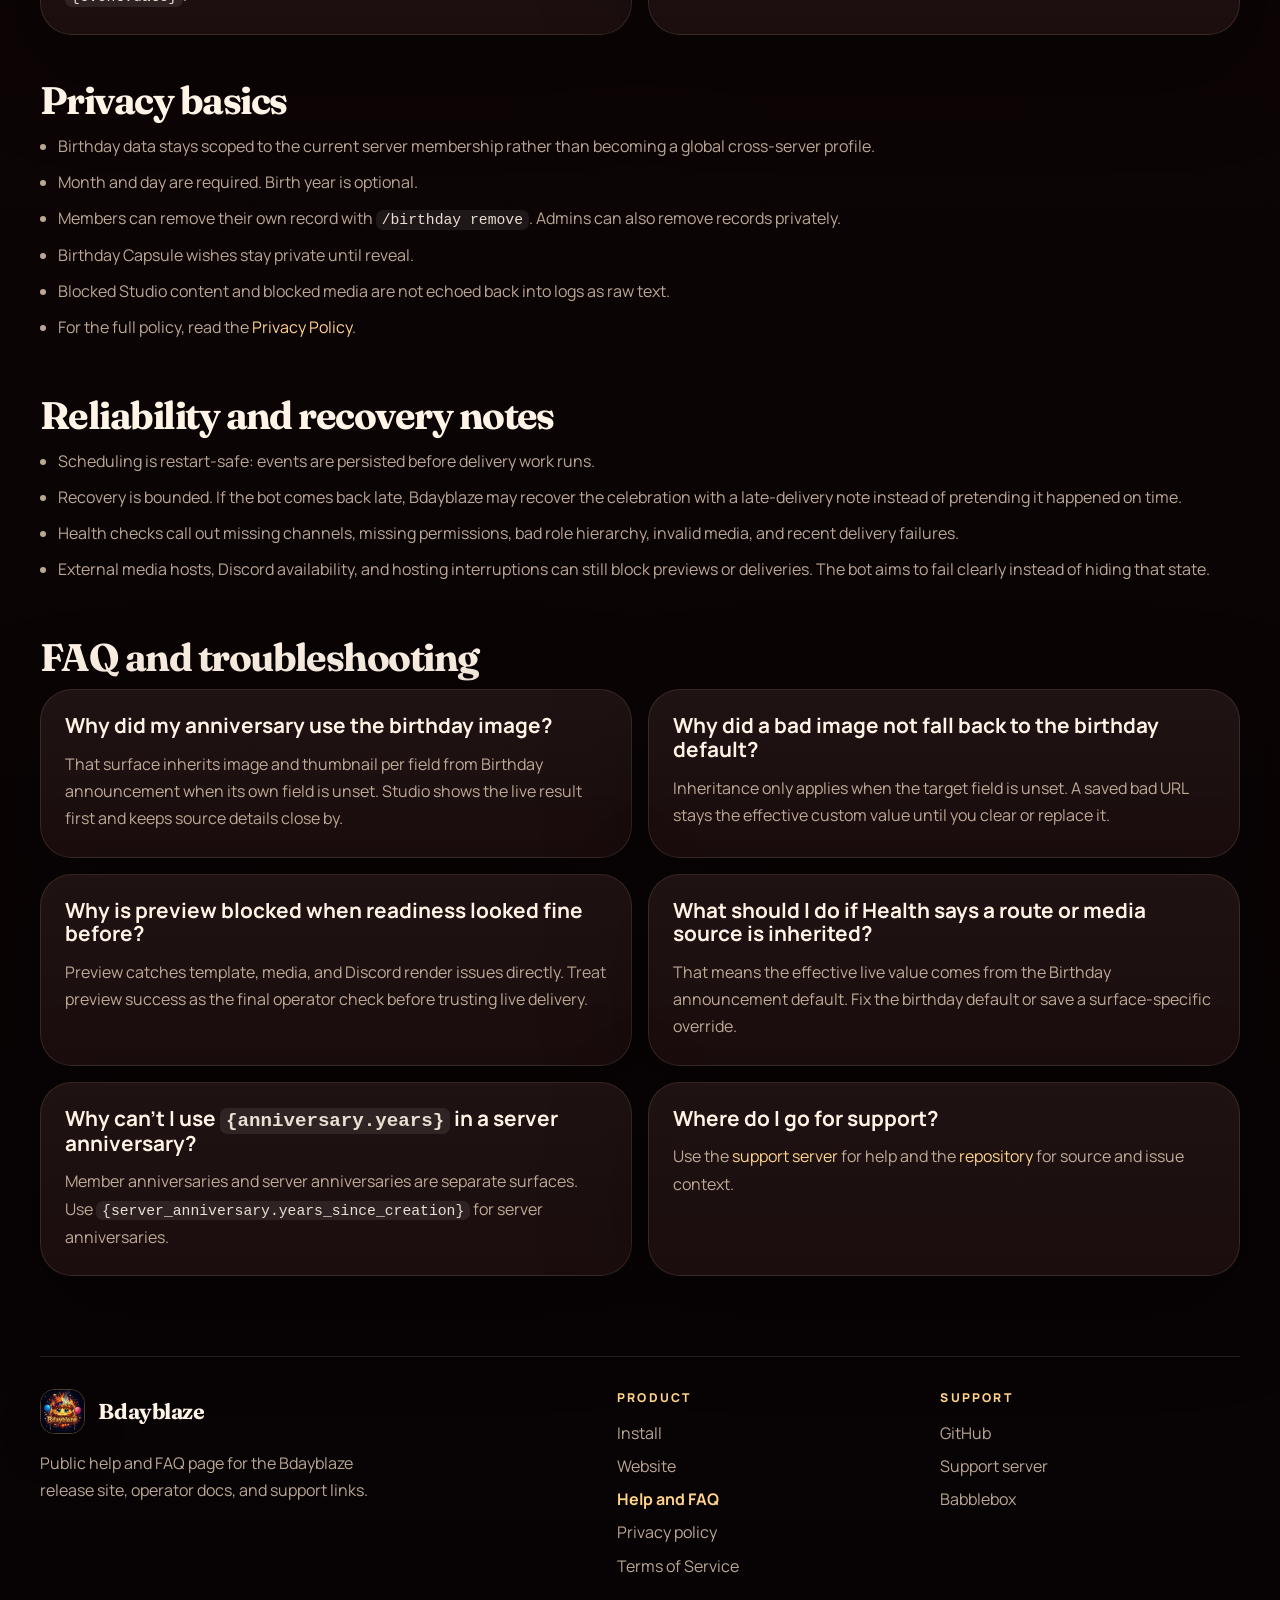
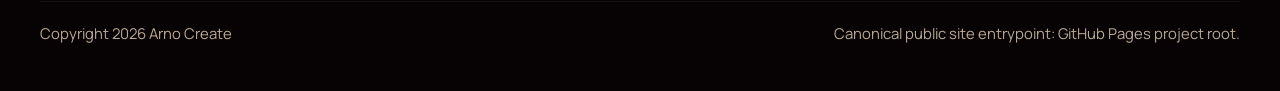
==== commit 0d46175c: "Polish admin UX and harden studio media and settings flows" ====
--- a/help/index.html
+++ b/help/index.html
@@ -233,7 +233,7 @@
               <span>3</span>
               <div>
                 <h3>Open Studio</h3>
-                <p>Use <code>/birthday studio</code> to manage templates, media, previews, anniversaries, recurring events, and global look.</p>
+                <p>Use <code>/birthday studio</code> to manage celebration copy, style, previews, annual events, and the experience-layer tools.</p>
               </div>
             </li>
             <li>
@@ -283,23 +283,23 @@
             </article>
             <article class="policy-card">
               <h3>Previews</h3>
-              <p>Previews never ping members. They show the selected surface, the current readiness summary, and the effective route and media state.</p>
+              <p>Previews never ping members. They show the selected surface, readiness, and the same compact live route/media truth used across Setup, Studio, and Health.</p>
             </article>
             <article class="policy-card">
               <h3>Health</h3>
-              <p><code>/birthday health</code> checks channels, permissions, roles, scheduler lag, recent failures, template issues, and effective surface media problems.</p>
+              <p><code>/birthday health</code> checks channels, permissions, roles, scheduler lag, recent failures, template issues, and live surface media problems.</p>
             </article>
           </div>
         </section>
 
         <section class="policy-section" data-reveal id="media">
-          <h2>Route and media model</h2>
+          <h2>Route and media behavior</h2>
           <ul class="policy-list">
             <li>Route, image, and thumbnail resolve independently. A surface can inherit one field and override another.</li>
             <li>Birthday announcement is the default source for member anniversaries, server anniversaries, and recurring annual events.</li>
             <li>Inheritance applies only when the target field is truly unset. A saved custom value, even a bad one, does not silently fall back.</li>
             <li>Server anniversaries and recurring annual events can use an event-level channel override for route only. That override does not replace image or thumbnail.</li>
-            <li>Setup, Studio, previews, and health show configured value, effective value, and source separately for route, image, and thumbnail.</li>
+            <li>Setup, Studio, previews, and health lead with the live route, media source, and health state, with diagnostics only when needed.</li>
             <li>Media Tools validates direct HTTPS image, GIF, and WebP URLs. Failed saves never wipe the last saved value.</li>
             <li><code>Validate current</code> checks the effective live image and thumbnail, including inherited media, without changing the saved settings.</li>
           </ul>
@@ -354,7 +354,7 @@
           <div class="policy-grid">
             <article class="policy-card">
               <h3>Why did my anniversary use the birthday image?</h3>
-              <p>That surface inherits image and thumbnail per field from Birthday announcement when its own field is unset. Check Studio for configured and effective values separately.</p>
+              <p>That surface inherits image and thumbnail per field from Birthday announcement when its own field is unset. Studio shows the live result first and keeps source details close by.</p>
             </article>
             <article class="policy-card">
               <h3>Why did a bad image not fall back to the birthday default?</h3>
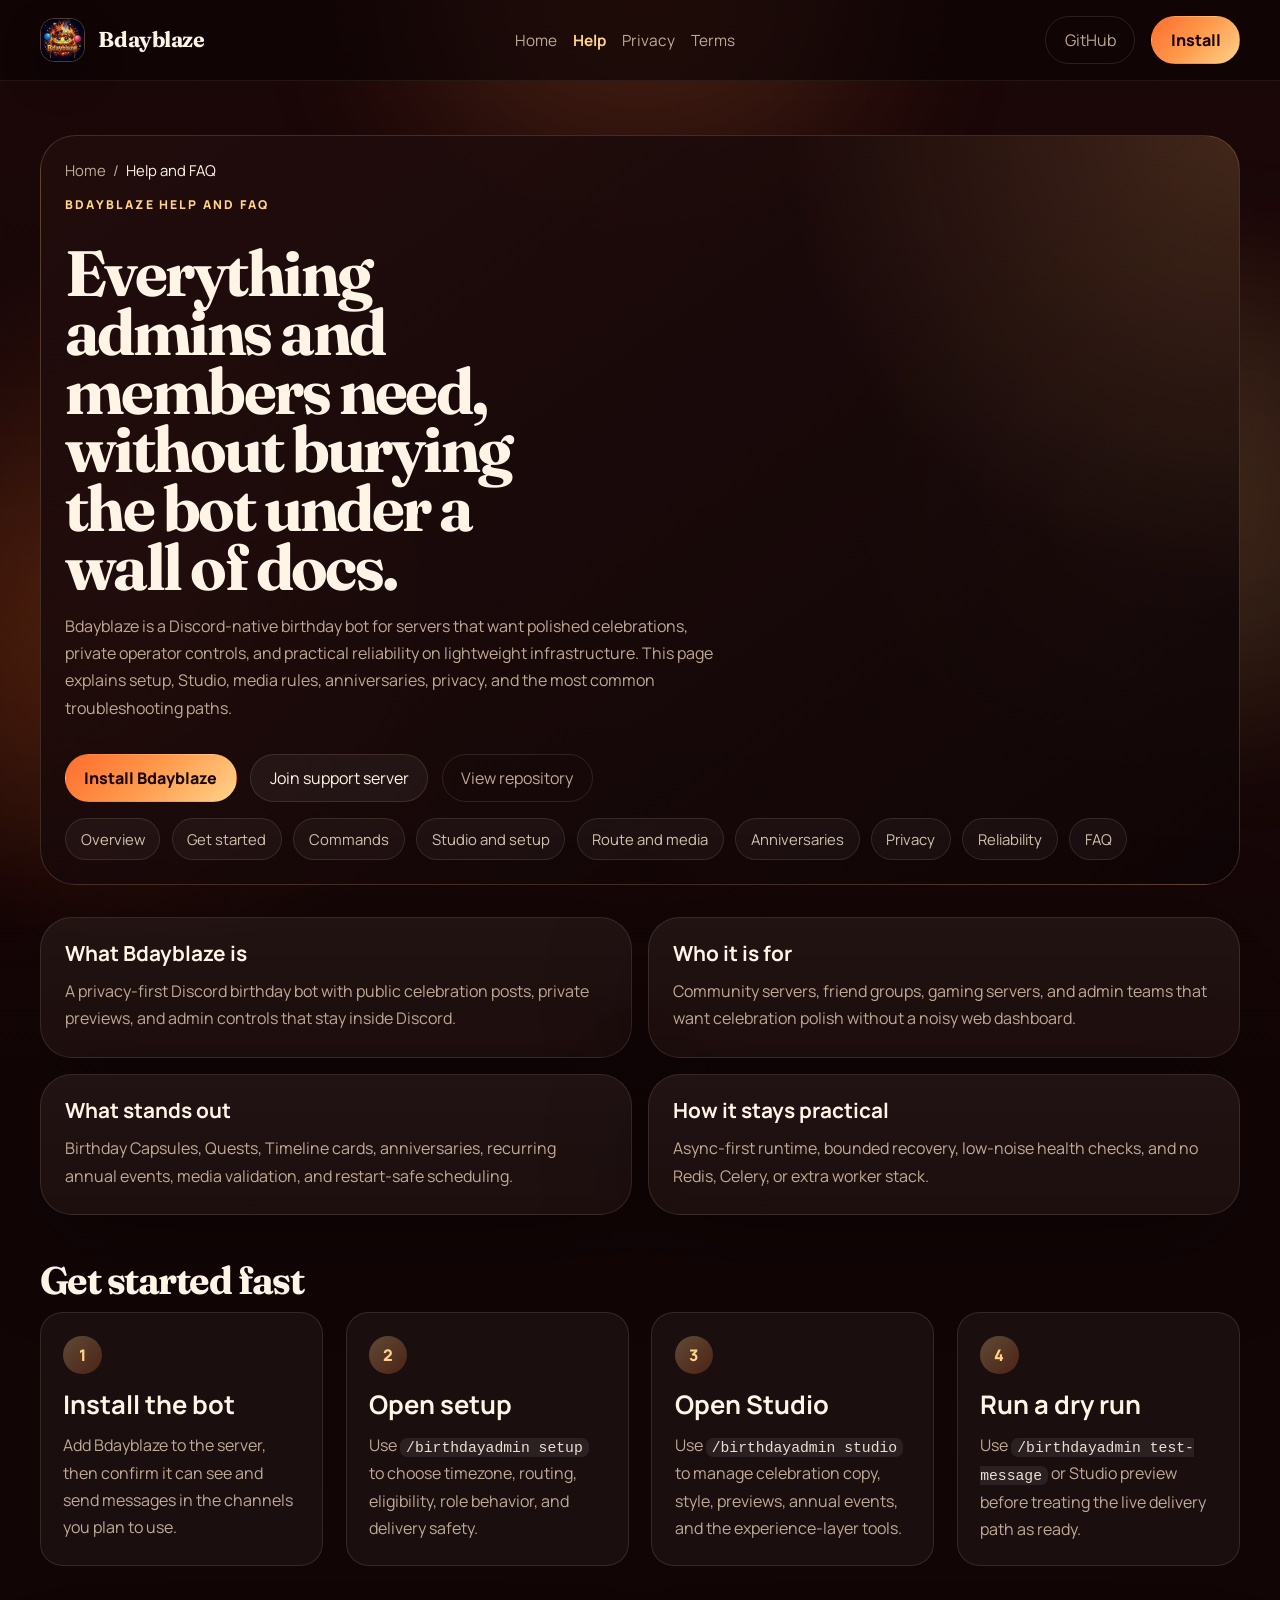
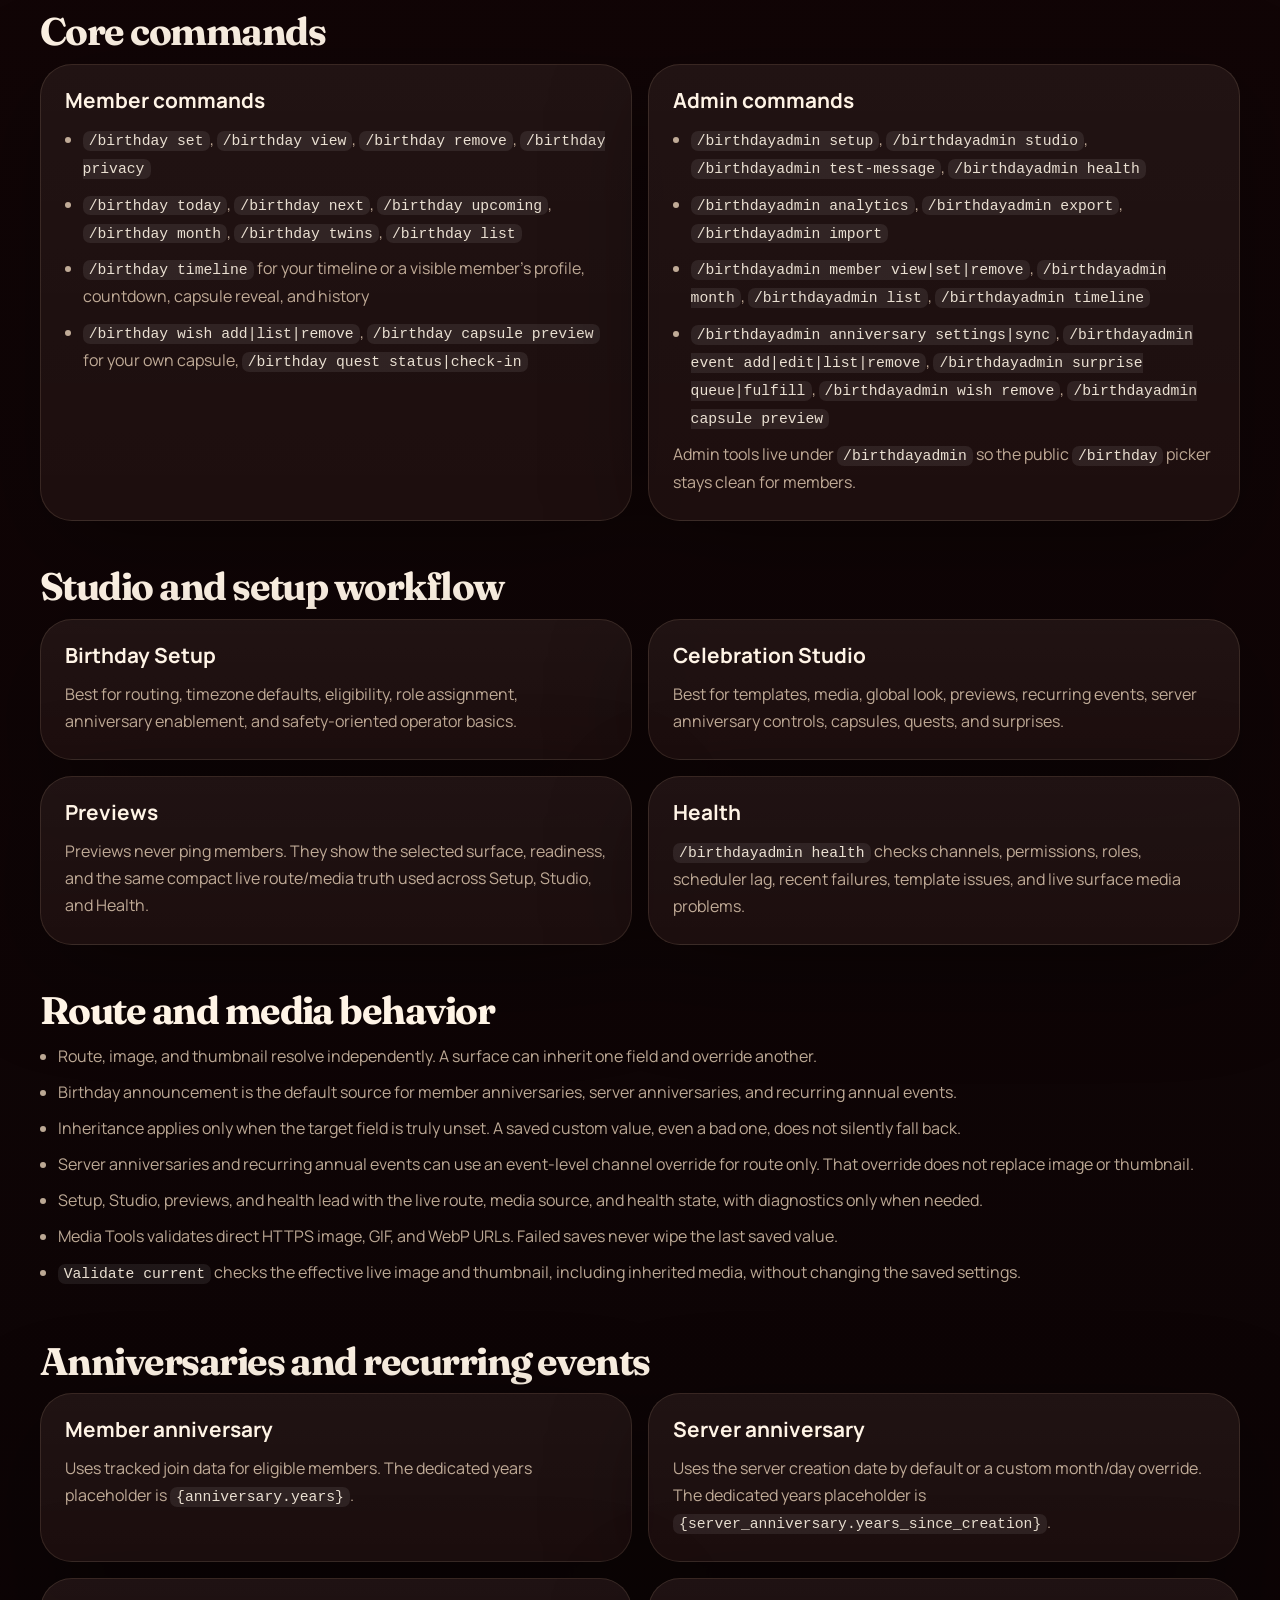
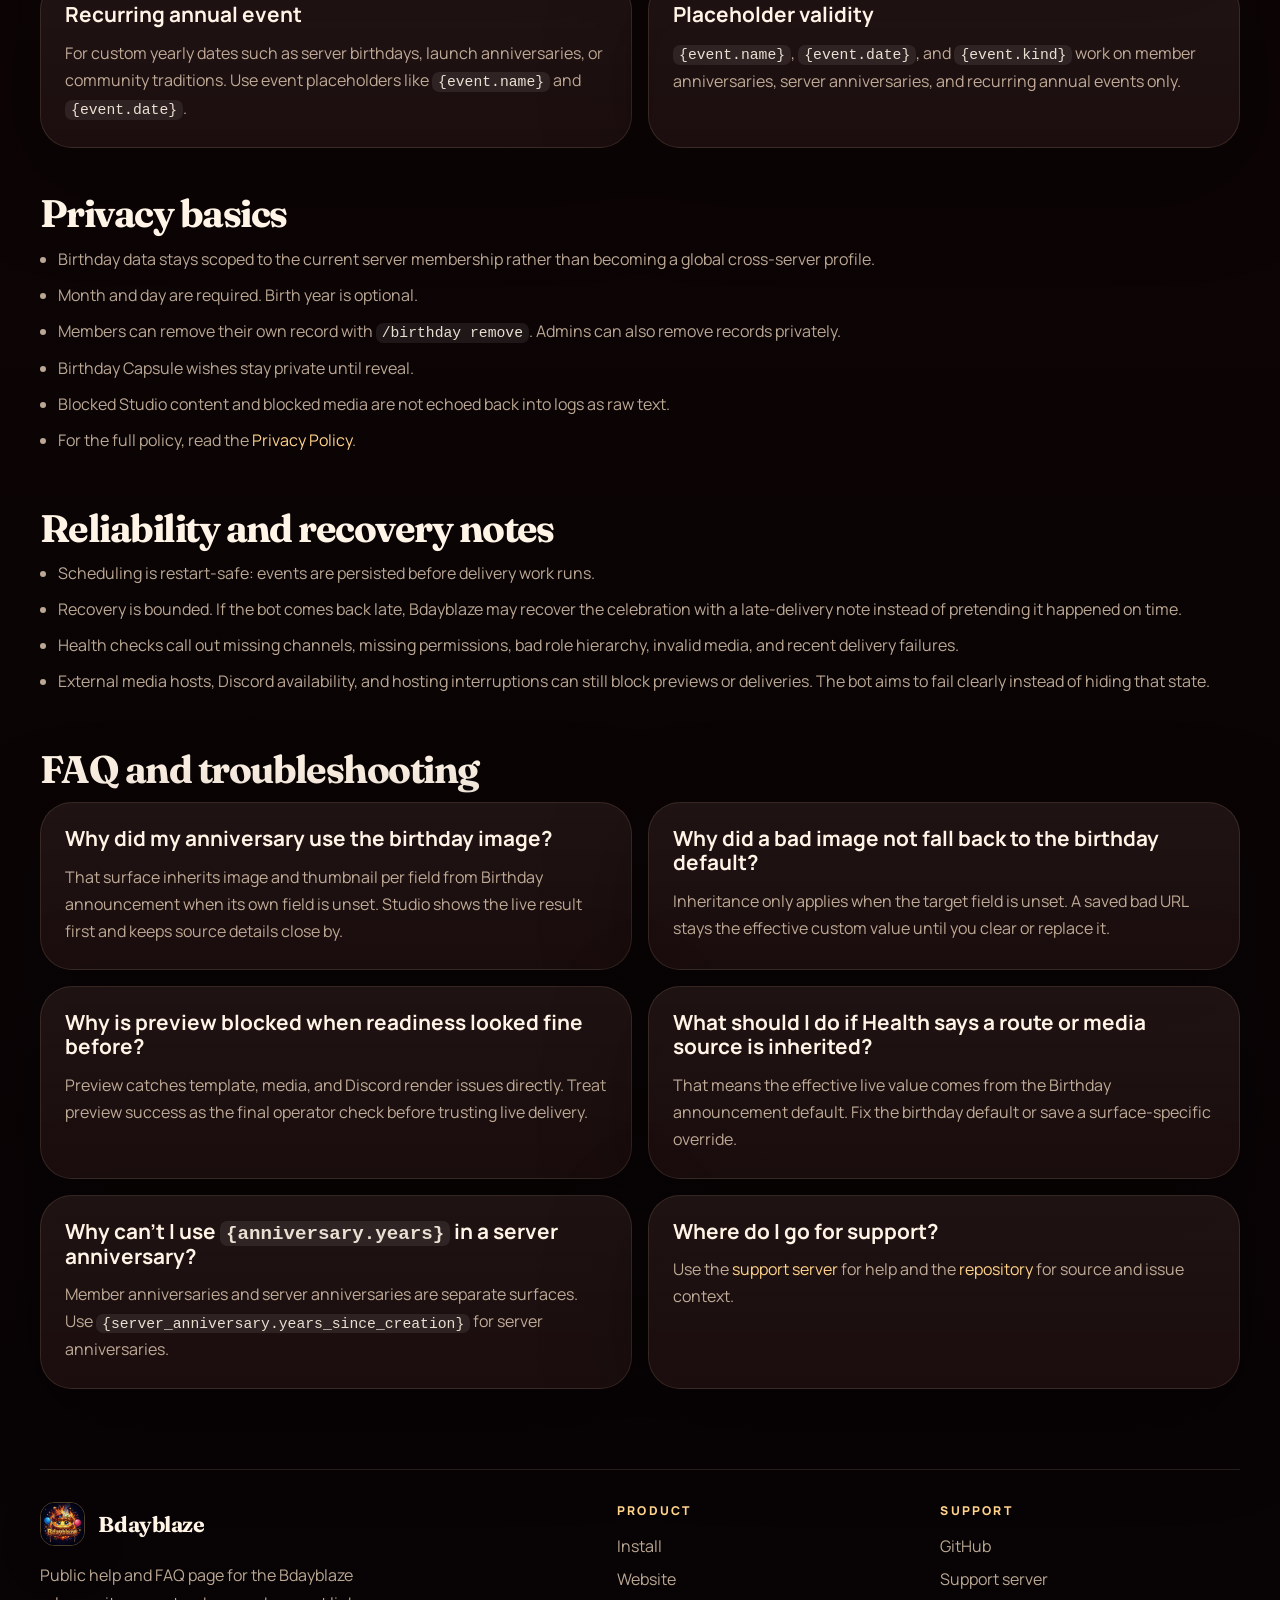
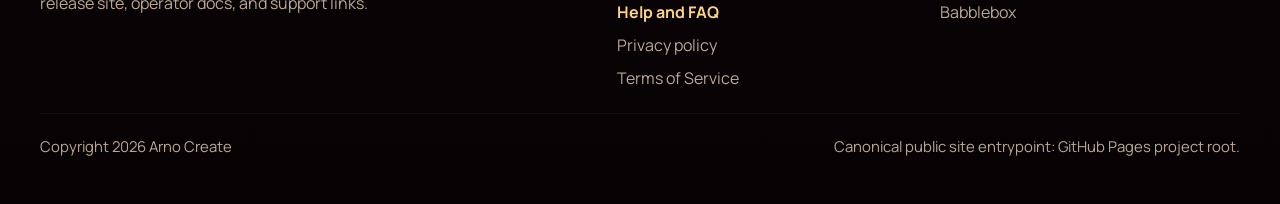
==== commit 519b06f6: "Split birthday commands into public and admin roots" ====
--- a/help/index.html
+++ b/help/index.html
@@ -226,21 +226,21 @@
               <span>2</span>
               <div>
                 <h3>Open setup</h3>
-                <p>Use <code>/birthday setup</code> to choose timezone, routing, eligibility, role behavior, and delivery safety.</p>
+                <p>Use <code>/birthdayadmin setup</code> to choose timezone, routing, eligibility, role behavior, and delivery safety.</p>
               </div>
             </li>
             <li>
               <span>3</span>
               <div>
                 <h3>Open Studio</h3>
-                <p>Use <code>/birthday studio</code> to manage celebration copy, style, previews, annual events, and the experience-layer tools.</p>
+                <p>Use <code>/birthdayadmin studio</code> to manage celebration copy, style, previews, annual events, and the experience-layer tools.</p>
               </div>
             </li>
             <li>
               <span>4</span>
               <div>
                 <h3>Run a dry run</h3>
-                <p>Use <code>/birthday test-message</code> or Studio preview before treating the live delivery path as ready.</p>
+                <p>Use <code>/birthdayadmin test-message</code> or Studio preview before treating the live delivery path as ready.</p>
               </div>
             </li>
           </ol>
@@ -254,18 +254,19 @@
               <ul class="policy-list">
                 <li><code>/birthday set</code>, <code>/birthday view</code>, <code>/birthday remove</code>, <code>/birthday privacy</code></li>
                 <li><code>/birthday today</code>, <code>/birthday next</code>, <code>/birthday upcoming</code>, <code>/birthday month</code>, <code>/birthday twins</code>, <code>/birthday list</code></li>
-                <li><code>/birthday timeline</code> for countdown, active celebration state, capsule reveal, and history</li>
-                <li><code>/birthday wish add|list|remove</code>, <code>/birthday capsule preview</code>, <code>/birthday quest status|check-in</code></li>
+                <li><code>/birthday timeline</code> for your timeline or a visible member's profile, countdown, capsule reveal, and history</li>
+                <li><code>/birthday wish add|list|remove</code>, <code>/birthday capsule preview</code> for your own capsule, <code>/birthday quest status|check-in</code></li>
               </ul>
             </article>
             <article class="policy-card">
               <h3>Admin commands</h3>
               <ul class="policy-list">
-                <li><code>/birthday studio</code>, <code>/birthday setup</code>, <code>/birthday test-message</code>, <code>/birthday health</code></li>
-                <li><code>/birthday analytics</code>, <code>/birthday export</code>, <code>/birthday import</code></li>
-                <li><code>/birthday member view|set|remove</code></li>
-                <li><code>/birthday anniversary settings|sync</code>, <code>/birthday event add|edit|list|remove</code>, <code>/birthday surprise queue|fulfill</code></li>
+                <li><code>/birthdayadmin setup</code>, <code>/birthdayadmin studio</code>, <code>/birthdayadmin test-message</code>, <code>/birthdayadmin health</code></li>
+                <li><code>/birthdayadmin analytics</code>, <code>/birthdayadmin export</code>, <code>/birthdayadmin import</code></li>
+                <li><code>/birthdayadmin member view|set|remove</code>, <code>/birthdayadmin month</code>, <code>/birthdayadmin list</code>, <code>/birthdayadmin timeline</code></li>
+                <li><code>/birthdayadmin anniversary settings|sync</code>, <code>/birthdayadmin event add|edit|list|remove</code>, <code>/birthdayadmin surprise queue|fulfill</code>, <code>/birthdayadmin wish remove</code>, <code>/birthdayadmin capsule preview</code></li>
               </ul>
+              <p>Admin tools live under <code>/birthdayadmin</code> so the public <code>/birthday</code> picker stays clean for members.</p>
             </article>
           </div>
         </section>
@@ -287,7 +288,7 @@
             </article>
             <article class="policy-card">
               <h3>Health</h3>
-              <p><code>/birthday health</code> checks channels, permissions, roles, scheduler lag, recent failures, template issues, and live surface media problems.</p>
+              <p><code>/birthdayadmin health</code> checks channels, permissions, roles, scheduler lag, recent failures, template issues, and live surface media problems.</p>
             </article>
           </div>
         </section>
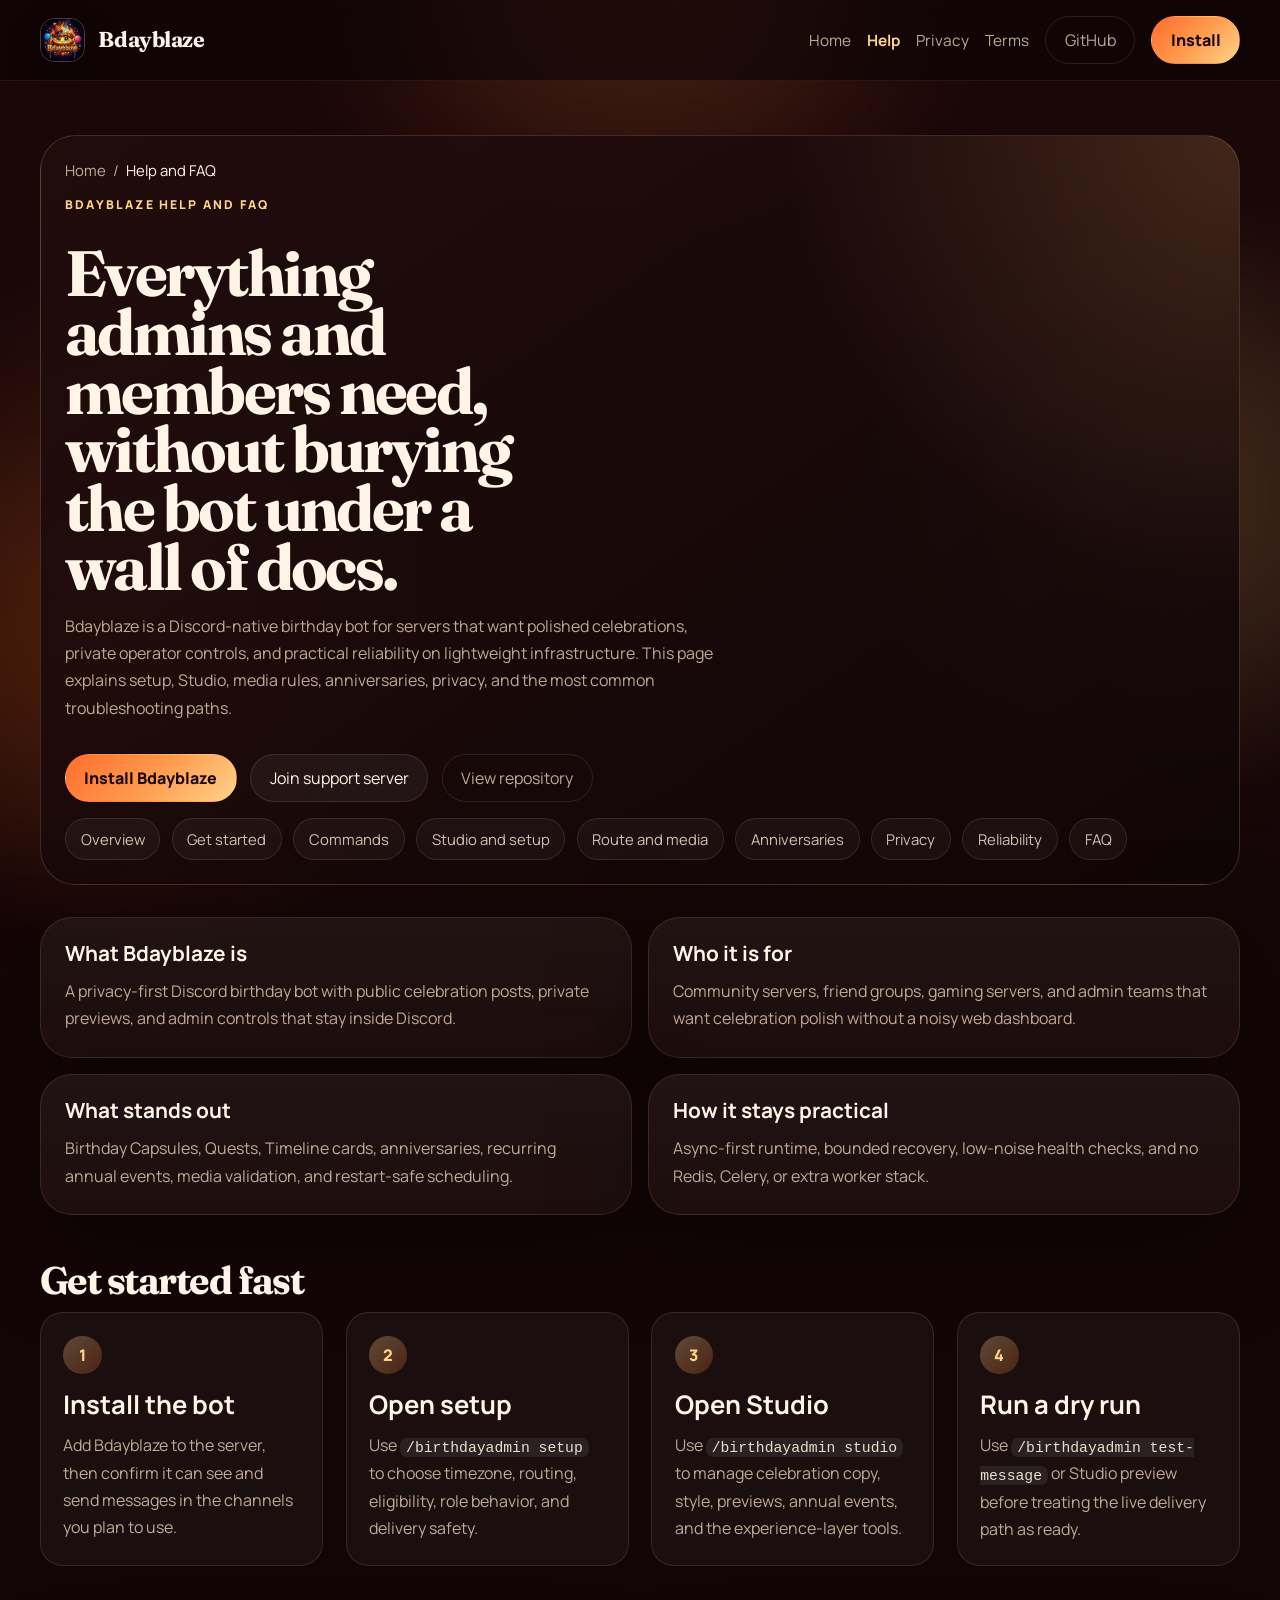
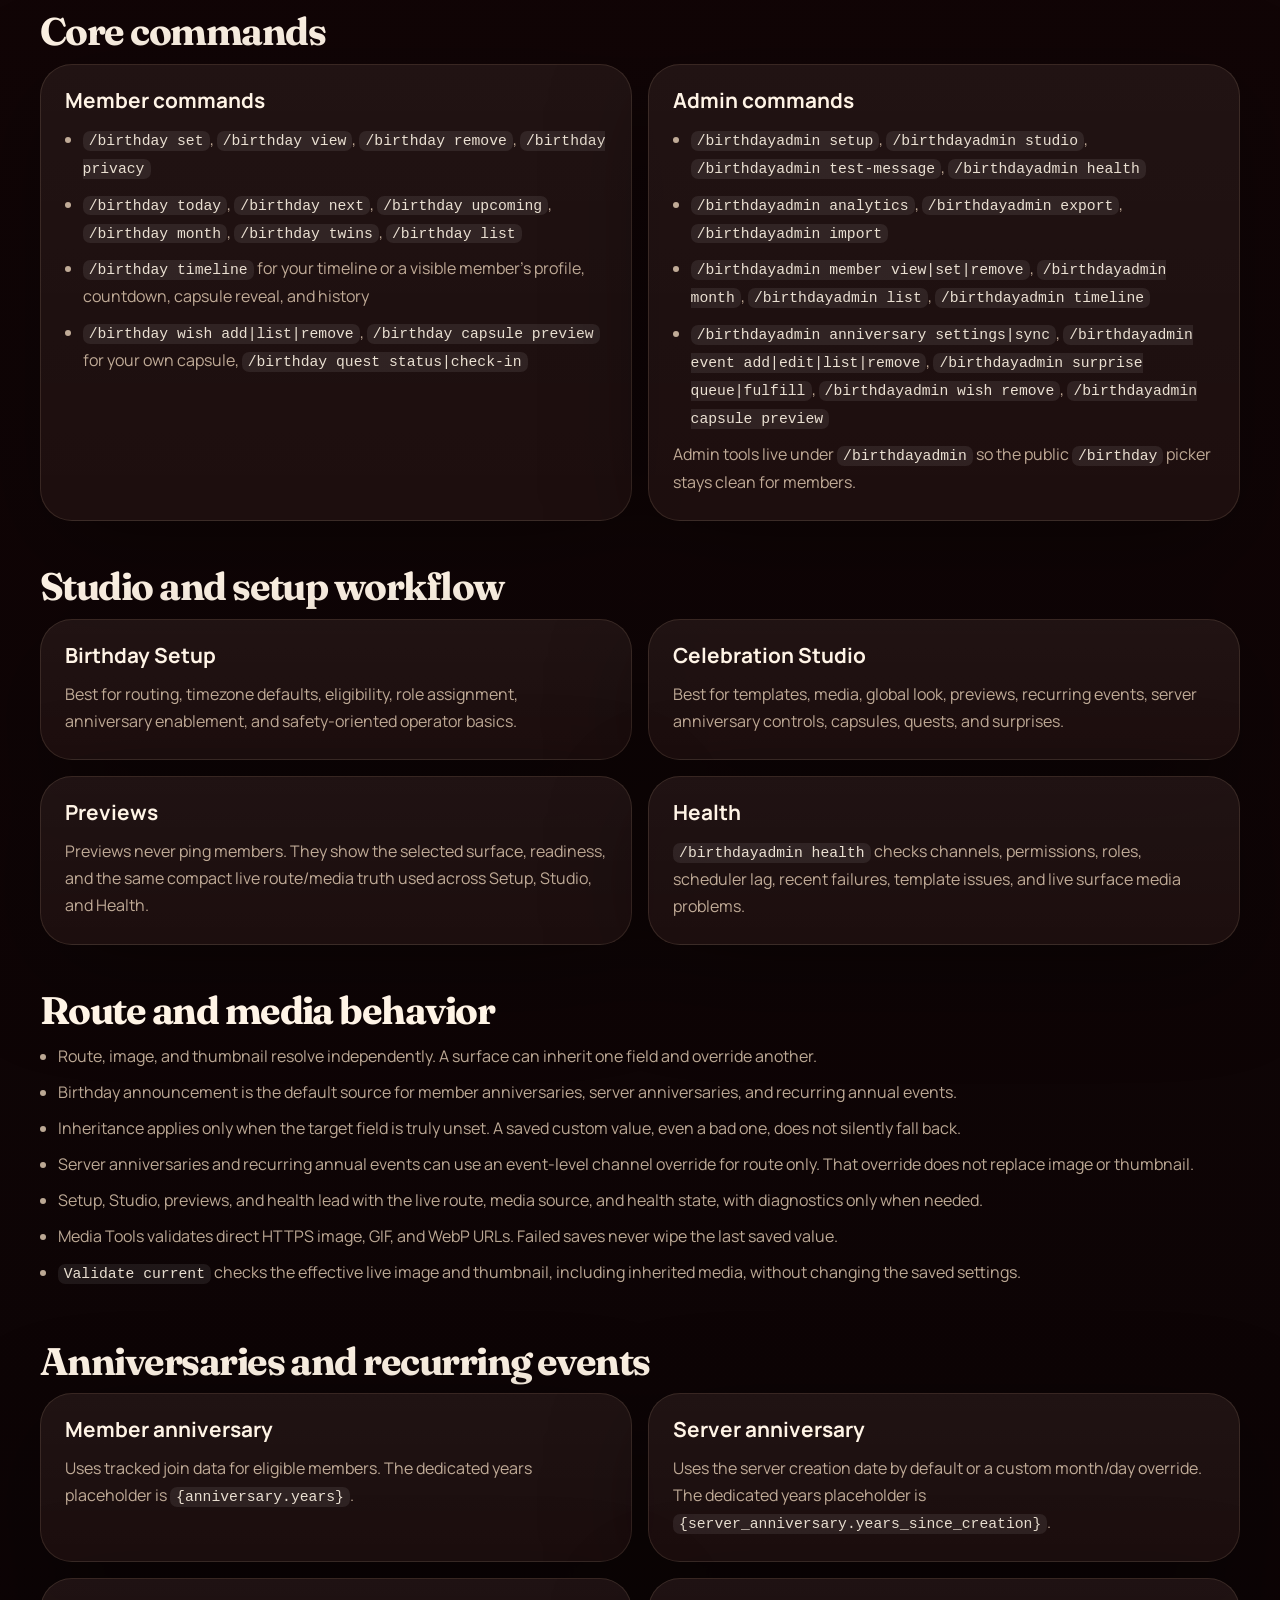
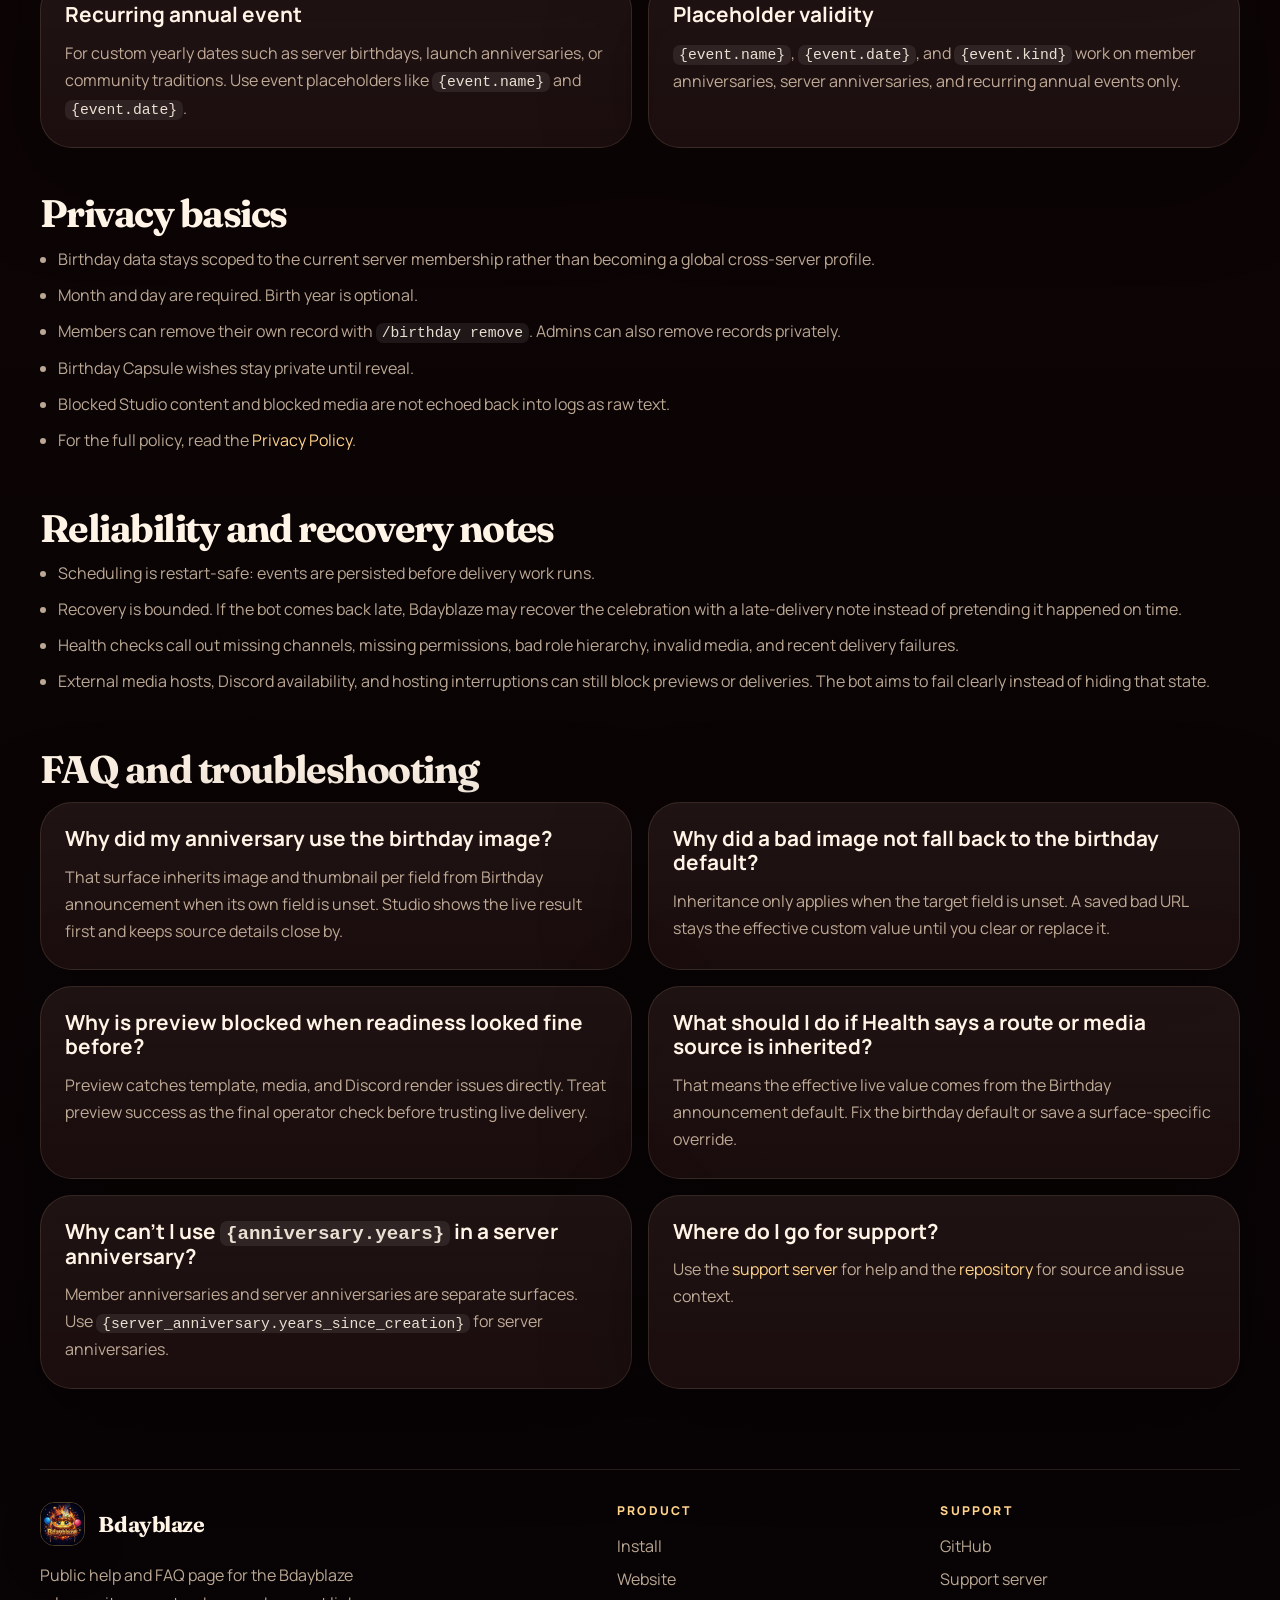
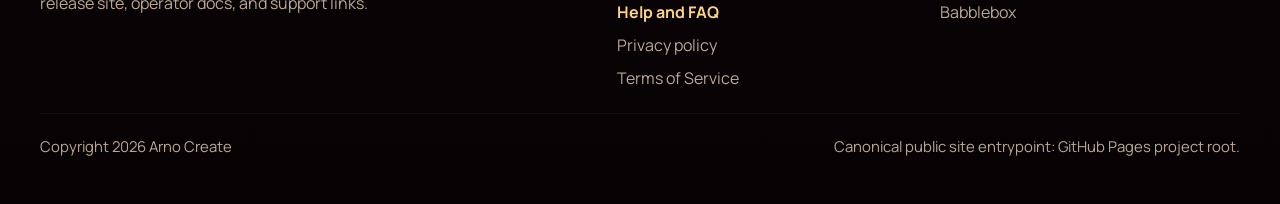
==== commit 7c6f3cc9: "Add compact mobile dropdown menu across site pages" ====
--- a/help/index.html
+++ b/help/index.html
@@ -51,6 +51,9 @@
       href="https://fonts.googleapis.com/css2?family=Fraunces:opsz,wght@9..144,600;9..144,700&family=Manrope:wght@400;500;600;700;800&display=swap"
       rel="stylesheet"
     />
+    <script>
+      document.documentElement.classList.add("js-ready");
+    </script>
     <link rel="stylesheet" href="../styles.css" />
     <script defer src="../site.js"></script>
     <script type="application/ld+json">
@@ -115,28 +118,44 @@
           <span>Bdayblaze</span>
         </a>
 
-        <nav class="site-nav" aria-label="Primary">
-          <a href="../">Home</a>
-          <a href="../help/" aria-current="page">Help</a>
-          <a href="../privacy/">Privacy</a>
-          <a href="../terms/">Terms</a>
-        </nav>
-
-        <div class="header-actions">
-          <a
-            class="button button-ghost"
-            href="https://github.com/arno-create/Bdayblaze"
-            target="_blank"
-            rel="noreferrer"
-            >GitHub</a
-          >
-          <a
-            class="button button-primary"
-            href="https://discord.com/oauth2/authorize?client_id=1485920716573380660"
-            target="_blank"
-            rel="noreferrer"
-            >Install</a
-          >
+        <button
+          class="menu-toggle"
+          type="button"
+          aria-expanded="false"
+          aria-controls="site-menu"
+          aria-label="Open site menu"
+        >
+          <span class="menu-toggle-dots" aria-hidden="true">
+            <span></span>
+            <span></span>
+            <span></span>
+          </span>
+        </button>
+
+        <div class="header-menu" id="site-menu">
+          <nav class="site-nav" aria-label="Primary">
+            <a href="../">Home</a>
+            <a href="../help/" aria-current="page">Help</a>
+            <a href="../privacy/">Privacy</a>
+            <a href="../terms/">Terms</a>
+          </nav>
+
+          <div class="header-actions">
+            <a
+              class="button button-ghost"
+              href="https://github.com/arno-create/Bdayblaze"
+              target="_blank"
+              rel="noreferrer"
+              >GitHub</a
+            >
+            <a
+              class="button button-primary"
+              href="https://discord.com/oauth2/authorize?client_id=1485920716573380660"
+              target="_blank"
+              rel="noreferrer"
+              >Install</a
+            >
+          </div>
         </div>
       </div>
     </header>
--- a/styles.css
+++ b/styles.css
@@ -167,6 +167,7 @@
   justify-content: space-between;
   gap: 1.2rem;
   min-height: 5rem;
+  position: relative;
 }
 
 .brand-lockup {
@@ -187,6 +188,13 @@
   box-shadow: 0 16px 40px rgba(0, 0, 0, 0.22);
 }
 
+.header-menu {
+  display: flex;
+  align-items: center;
+  gap: 1rem;
+  margin-left: auto;
+}
+
 .site-nav,
 .header-actions,
 .footer-links {
@@ -195,6 +203,10 @@
   gap: 1rem;
 }
 
+.header-actions {
+  justify-content: flex-end;
+}
+
 .site-nav {
   color: var(--muted);
   font-size: 0.96rem;
@@ -223,6 +235,58 @@
 .text-link:hover,
 .inline-link:hover {
   color: var(--accent-strong);
+}
+
+.menu-toggle {
+  display: none;
+  align-items: center;
+  justify-content: center;
+  width: 3rem;
+  height: 3rem;
+  margin-left: auto;
+  flex: 0 0 auto;
+  border: 1px solid rgba(255, 211, 138, 0.24);
+  border-radius: 999px;
+  background:
+    radial-gradient(circle at top, rgba(255, 190, 122, 0.18), transparent 70%),
+    rgba(255, 154, 77, 0.08);
+  color: var(--accent-strong);
+  cursor: pointer;
+  box-shadow: 0 14px 36px rgba(0, 0, 0, 0.2);
+  transition:
+    transform 180ms ease,
+    border-color 180ms ease,
+    background 180ms ease,
+    box-shadow 180ms ease,
+    color 180ms ease;
+}
+
+.menu-toggle:hover {
+  transform: translateY(-1px);
+  border-color: rgba(255, 211, 138, 0.38);
+  background:
+    radial-gradient(circle at top, rgba(255, 190, 122, 0.24), transparent 72%),
+    rgba(255, 154, 77, 0.13);
+  box-shadow: 0 18px 42px rgba(0, 0, 0, 0.24);
+}
+
+.menu-toggle[aria-expanded="true"] {
+  color: var(--accent-strong);
+  border-color: rgba(255, 211, 138, 0.32);
+  background: rgba(255, 154, 77, 0.14);
+}
+
+.menu-toggle-dots {
+  display: inline-flex;
+  align-items: center;
+  gap: 0.28rem;
+}
+
+.menu-toggle-dots span {
+  width: 0.32rem;
+  height: 0.32rem;
+  border-radius: 999px;
+  background: currentColor;
 }
 
 .button {
@@ -920,38 +984,69 @@
 }
 
 @media (max-width: 840px) {
-  .site-nav {
-    order: 3;
+  .header-inner {
+    min-height: 4.5rem;
+    padding: 0.75rem 0;
+  }
+
+  .js-ready .menu-toggle {
+    display: inline-flex;
+  }
+
+  .js-ready .header-menu {
+    position: absolute;
+    top: calc(100% - 0.15rem);
+    right: 0;
+    z-index: 30;
+    width: min(17.5rem, calc(100vw - 1rem));
+    display: grid;
+    gap: 0.75rem;
+    margin-left: 0;
+    padding: 0.9rem;
+    border: 1px solid rgba(255, 220, 182, 0.12);
+    border-radius: 1.35rem;
+    background:
+      radial-gradient(circle at top right, rgba(255, 185, 112, 0.14), transparent 38%),
+      linear-gradient(145deg, rgba(30, 12, 12, 0.96), rgba(12, 4, 5, 0.94));
+    box-shadow: 0 28px 80px rgba(0, 0, 0, 0.34);
+    transform-origin: top right;
+  }
+
+  .js-ready .header-menu:not(.is-open) {
+    display: none;
+  }
+
+  .js-ready .header-menu.is-open {
+    animation: menu-pop 180ms ease;
+  }
+
+  .js-ready .site-nav {
     width: 100%;
-    justify-content: flex-start;
-    overflow-x: auto;
-    gap: 0.65rem;
-    padding-bottom: 0.3rem;
-    white-space: nowrap;
-  }
-
-  .header-inner {
-    flex-wrap: wrap;
-    align-items: flex-start;
-    row-gap: 0.85rem;
-    padding: 0.9rem 0;
-  }
-
-  .site-nav a {
-    flex: 0 0 auto;
-    padding: 0.55rem 0.8rem;
+    flex-direction: column;
+    align-items: stretch;
+    gap: 0.55rem;
+    padding-bottom: 0;
+    white-space: normal;
+    overflow: visible;
+  }
+
+  .js-ready .site-nav a {
+    width: 100%;
+    padding: 0.75rem 0.85rem;
     border: 1px solid rgba(255, 220, 182, 0.1);
-    border-radius: 999px;
+    border-radius: 1rem;
     background: rgba(255, 255, 255, 0.04);
   }
 
-  .header-actions {
+  .js-ready .header-actions {
     width: 100%;
-    justify-content: stretch;
-  }
-
-  .header-actions .button {
-    flex: 1 1 0;
+    flex-direction: column;
+    align-items: stretch;
+    gap: 0.6rem;
+  }
+
+  .js-ready .header-actions .button {
+    width: 100%;
     min-width: 0;
   }
 
@@ -1070,22 +1165,28 @@
     font-size: 1.2rem;
   }
 
-  .header-actions {
-    gap: 0.7rem;
-  }
-
-  .header-actions .button {
-    flex: 1 1 auto;
-  }
-
-  .site-nav {
-    margin-inline: -0.05rem;
-    padding-bottom: 0.15rem;
-  }
-
-  .site-nav a {
-    padding: 0.5rem 0.72rem;
-    font-size: 0.9rem;
+  .menu-toggle {
+    width: 2.8rem;
+    height: 2.8rem;
+  }
+
+  .js-ready .header-menu {
+    width: min(16.25rem, calc(100vw - 0.9rem));
+    padding: 0.8rem;
+  }
+
+  .js-ready .site-nav {
+    margin-inline: 0;
+    gap: 0.45rem;
+  }
+
+  .js-ready .site-nav a {
+    padding: 0.72rem 0.82rem;
+    font-size: 0.92rem;
+  }
+
+  .js-ready .header-actions {
+    gap: 0.6rem;
   }
 
   .hero {
@@ -1182,6 +1283,18 @@
   }
 }
 
+@keyframes menu-pop {
+  from {
+    opacity: 0;
+    transform: translateY(-0.4rem) scale(0.98);
+  }
+
+  to {
+    opacity: 1;
+    transform: translateY(0) scale(1);
+  }
+}
+
 @media (max-width: 480px) {
   :root {
     --shell: min(1200px, calc(100% - 1rem));
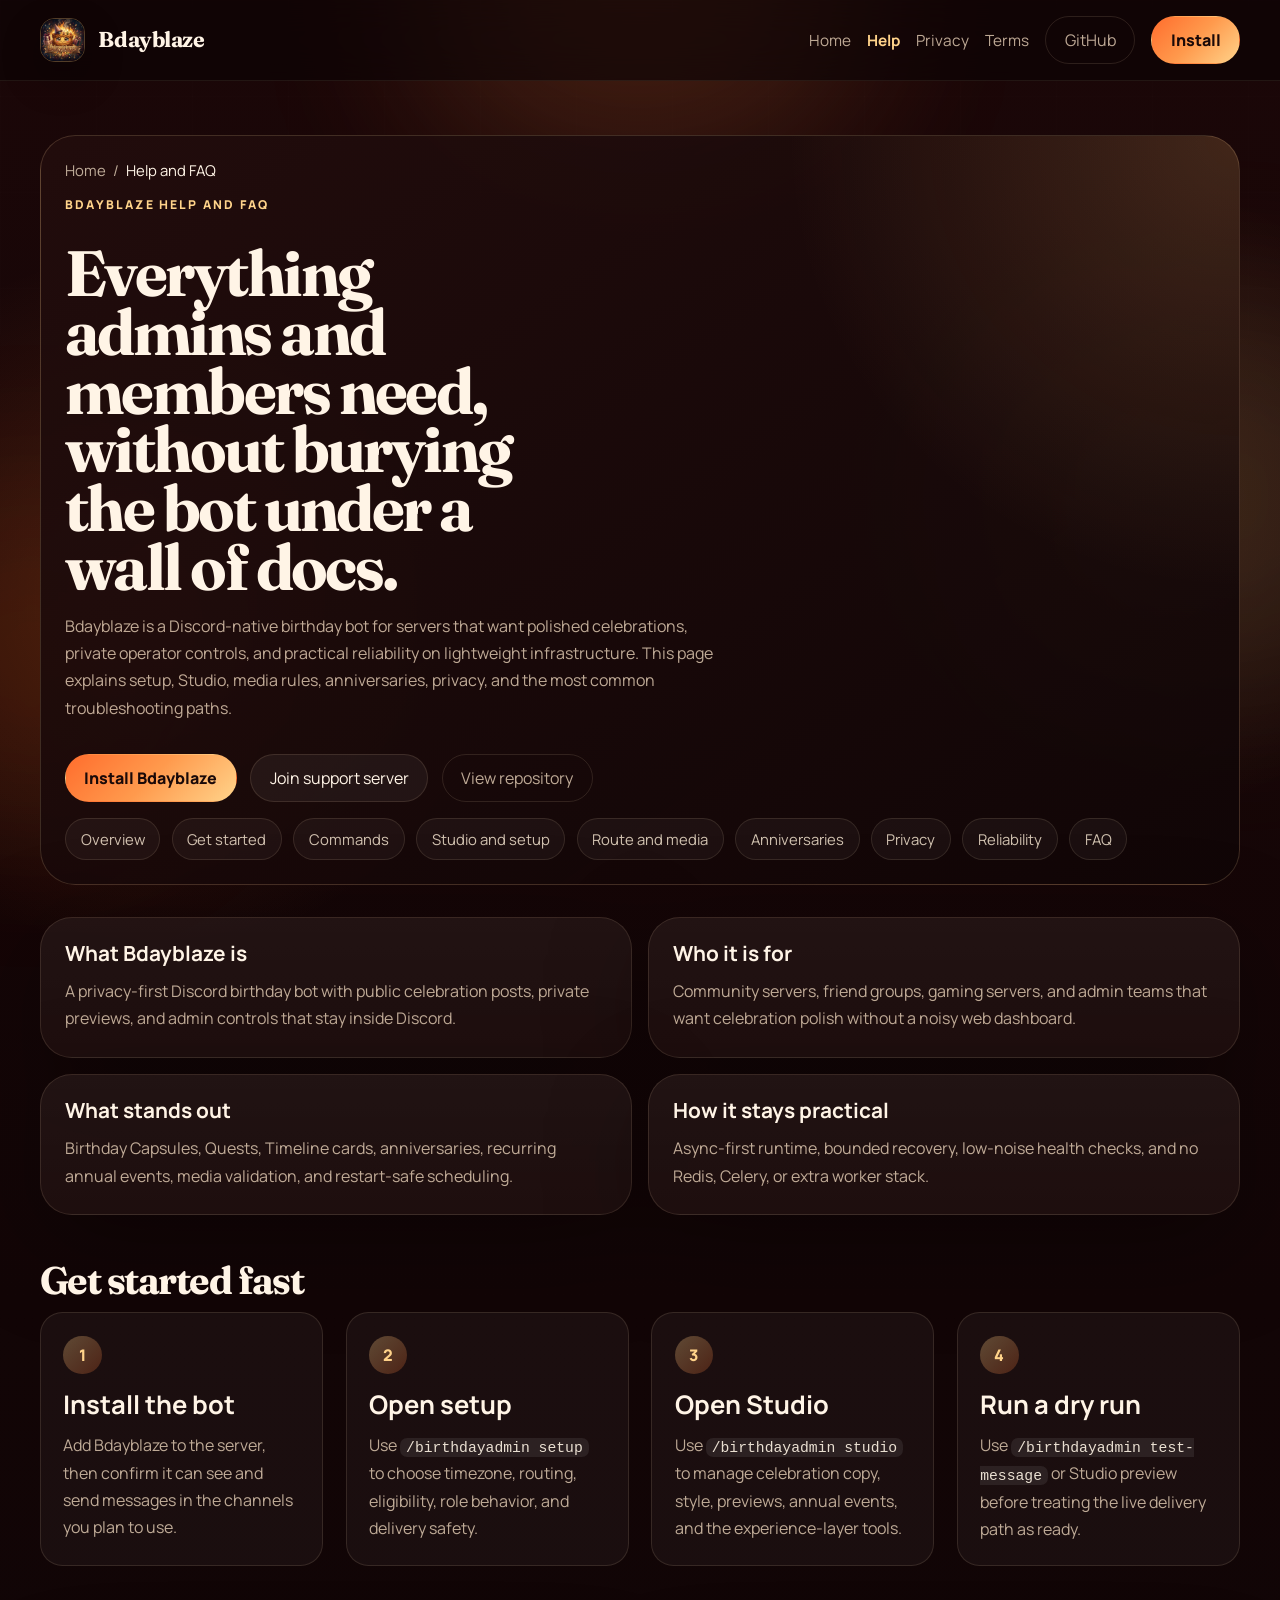
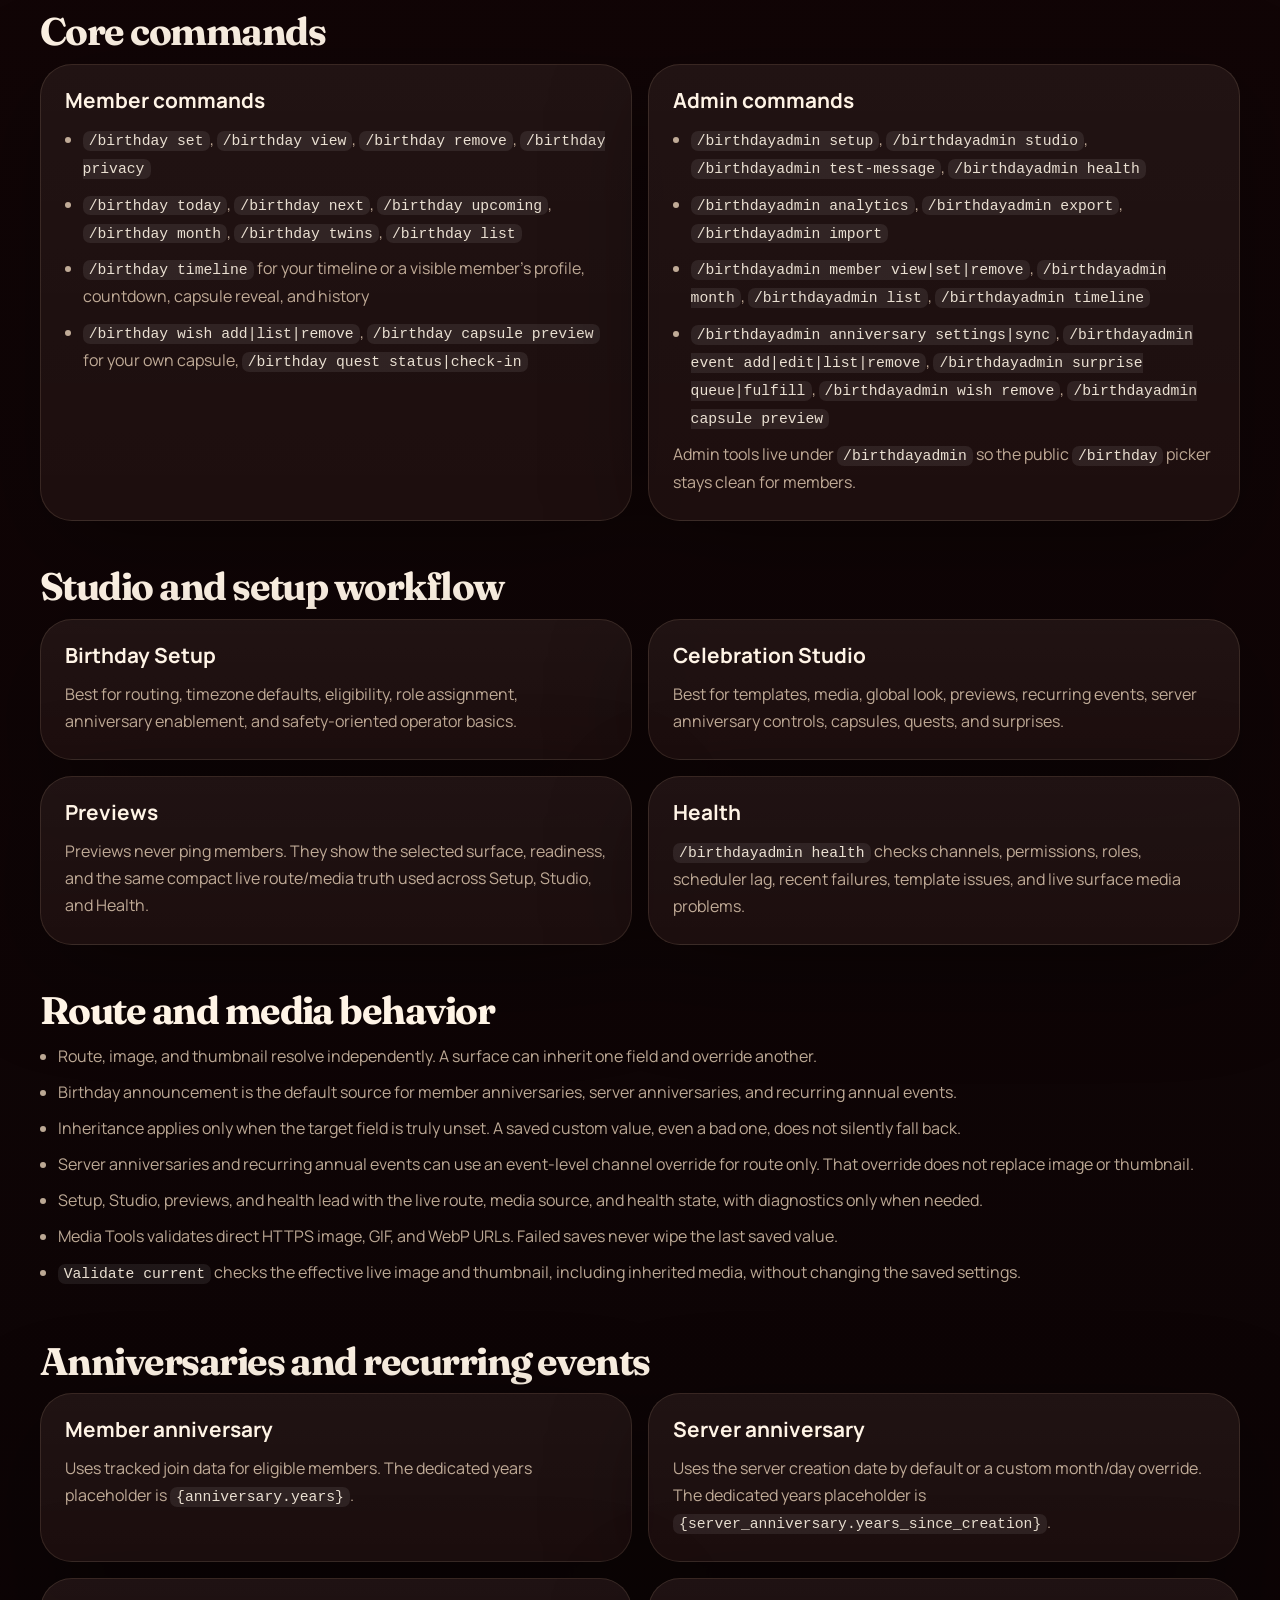
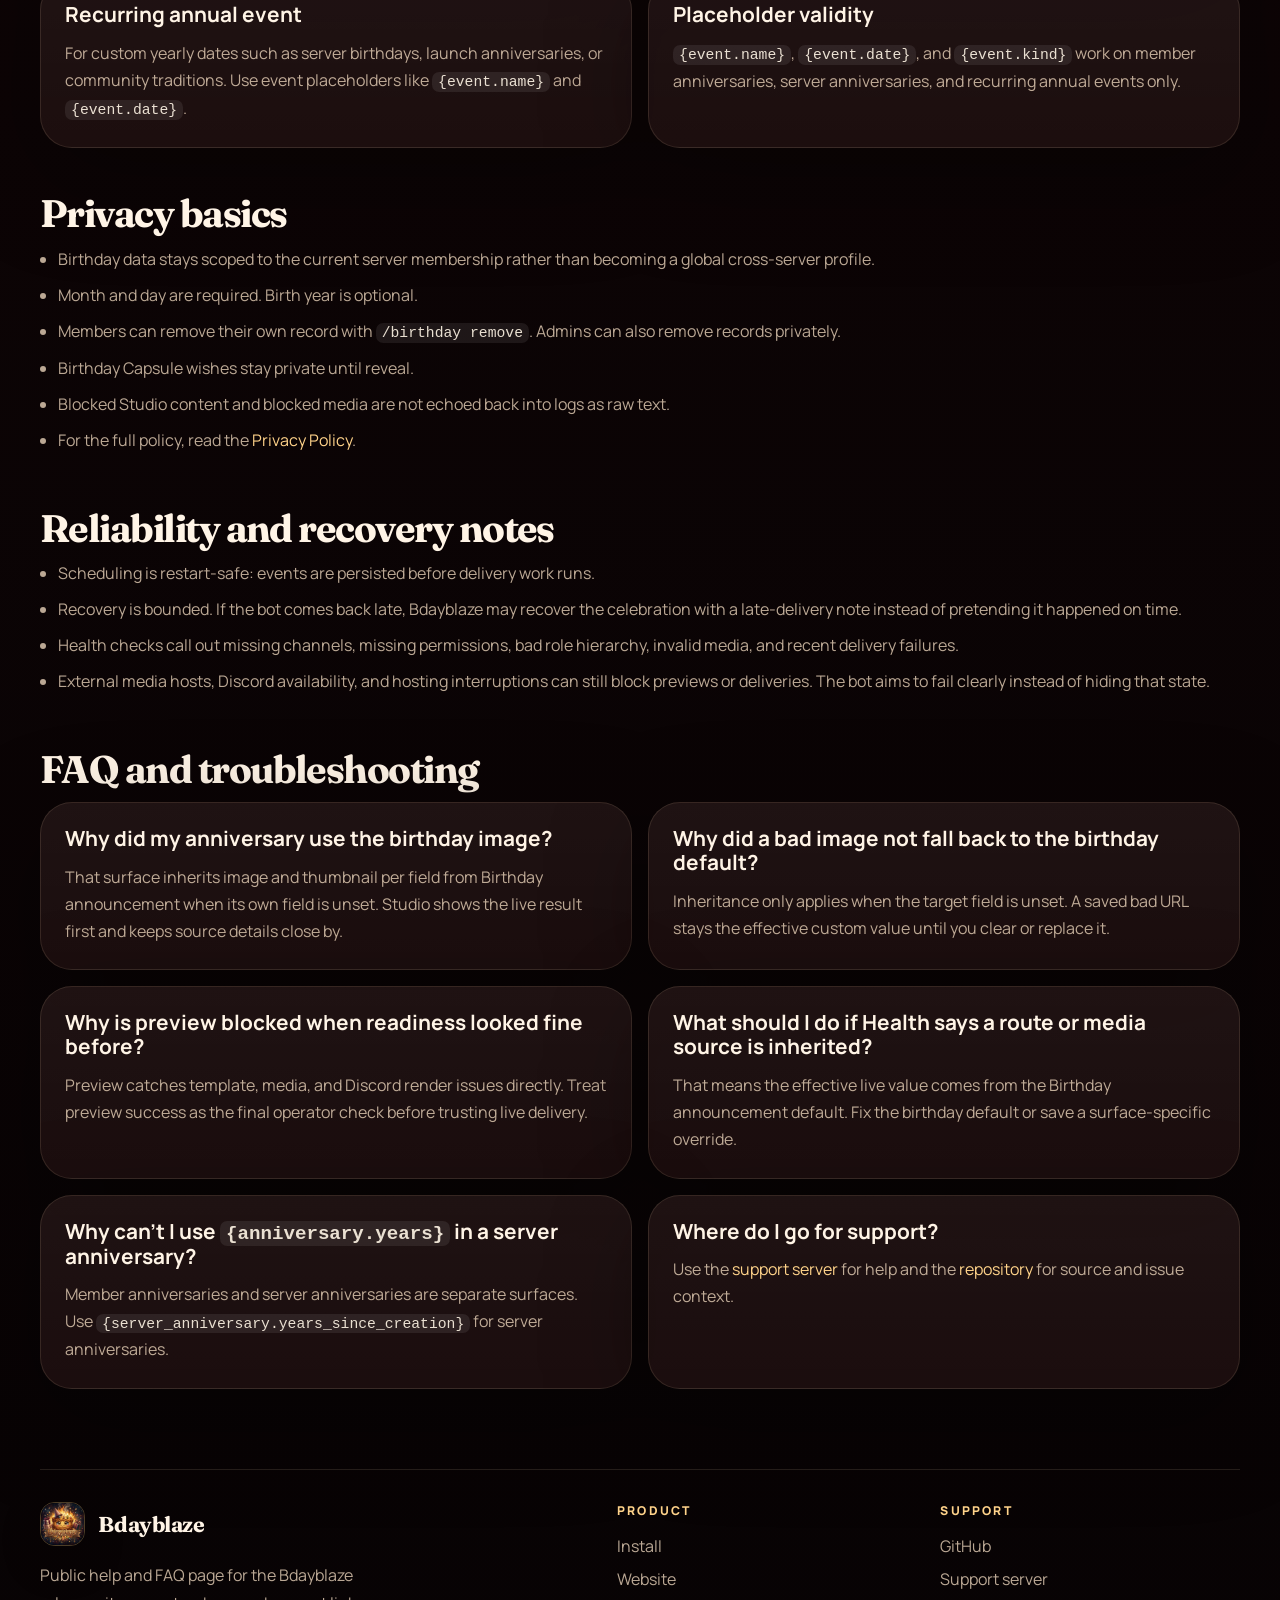
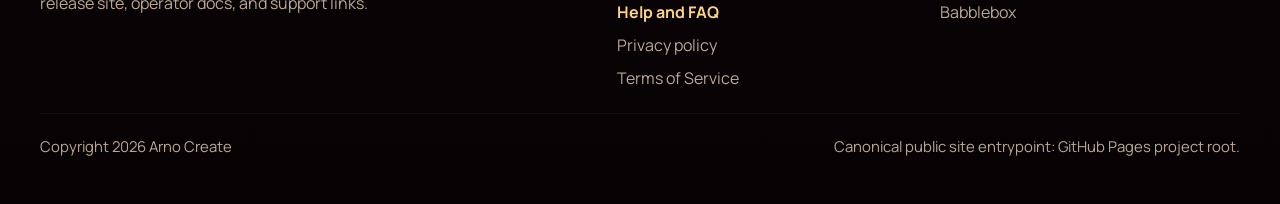
==== commit cb2cceb8: "Replace site logo asset with PNG" ====
--- a/help/index.html
+++ b/help/index.html
@@ -109,7 +109,7 @@
       <div class="shell header-inner">
         <a class="brand-lockup" href="../" aria-label="Bdayblaze home">
           <img
-            src="../assets/logo.jpg"
+            src="../assets/logo.png"
             alt="Bdayblaze Discord birthday bot logo"
             width="1024"
             height="1024"
@@ -406,7 +406,7 @@
         <div>
           <a class="brand-lockup footer-brand" href="../" aria-label="Bdayblaze home">
             <img
-              src="../assets/logo.jpg"
+              src="../assets/logo.png"
               alt="Bdayblaze Discord birthday bot logo"
               width="1024"
               height="1024"
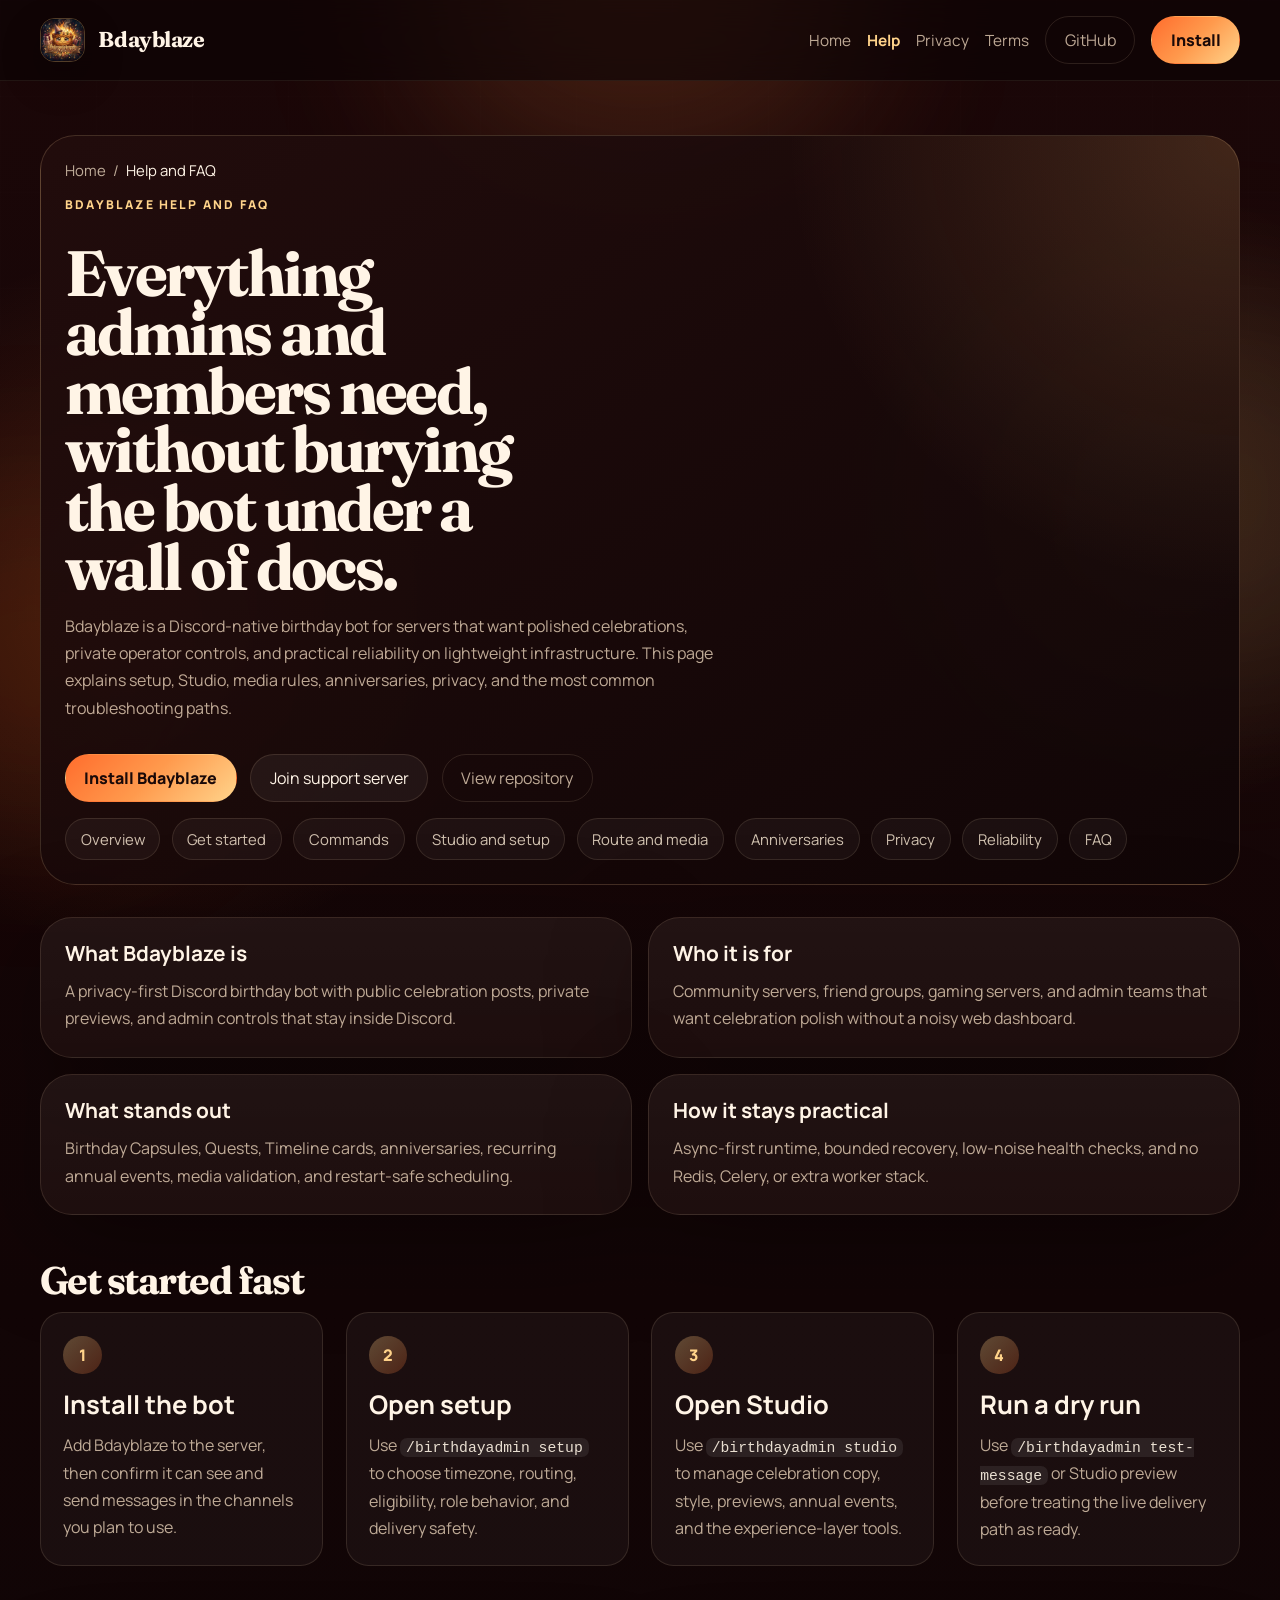
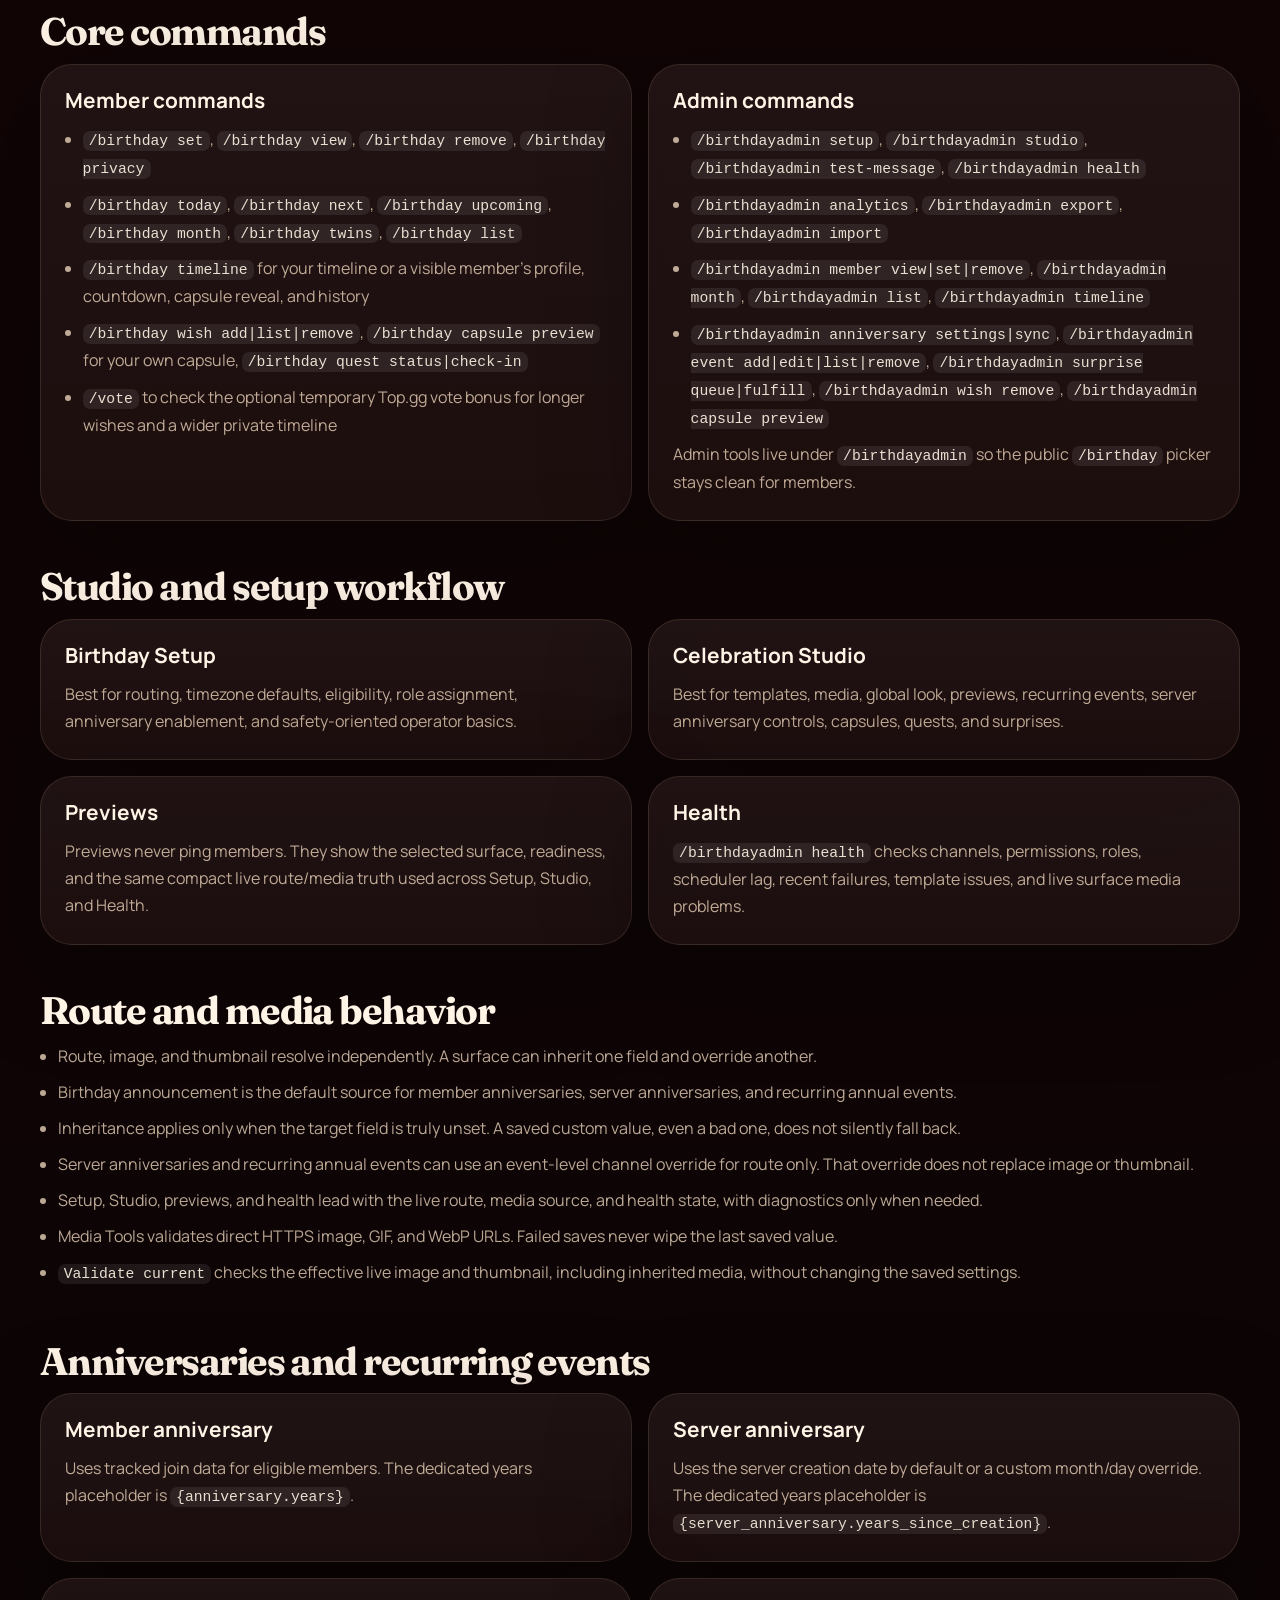
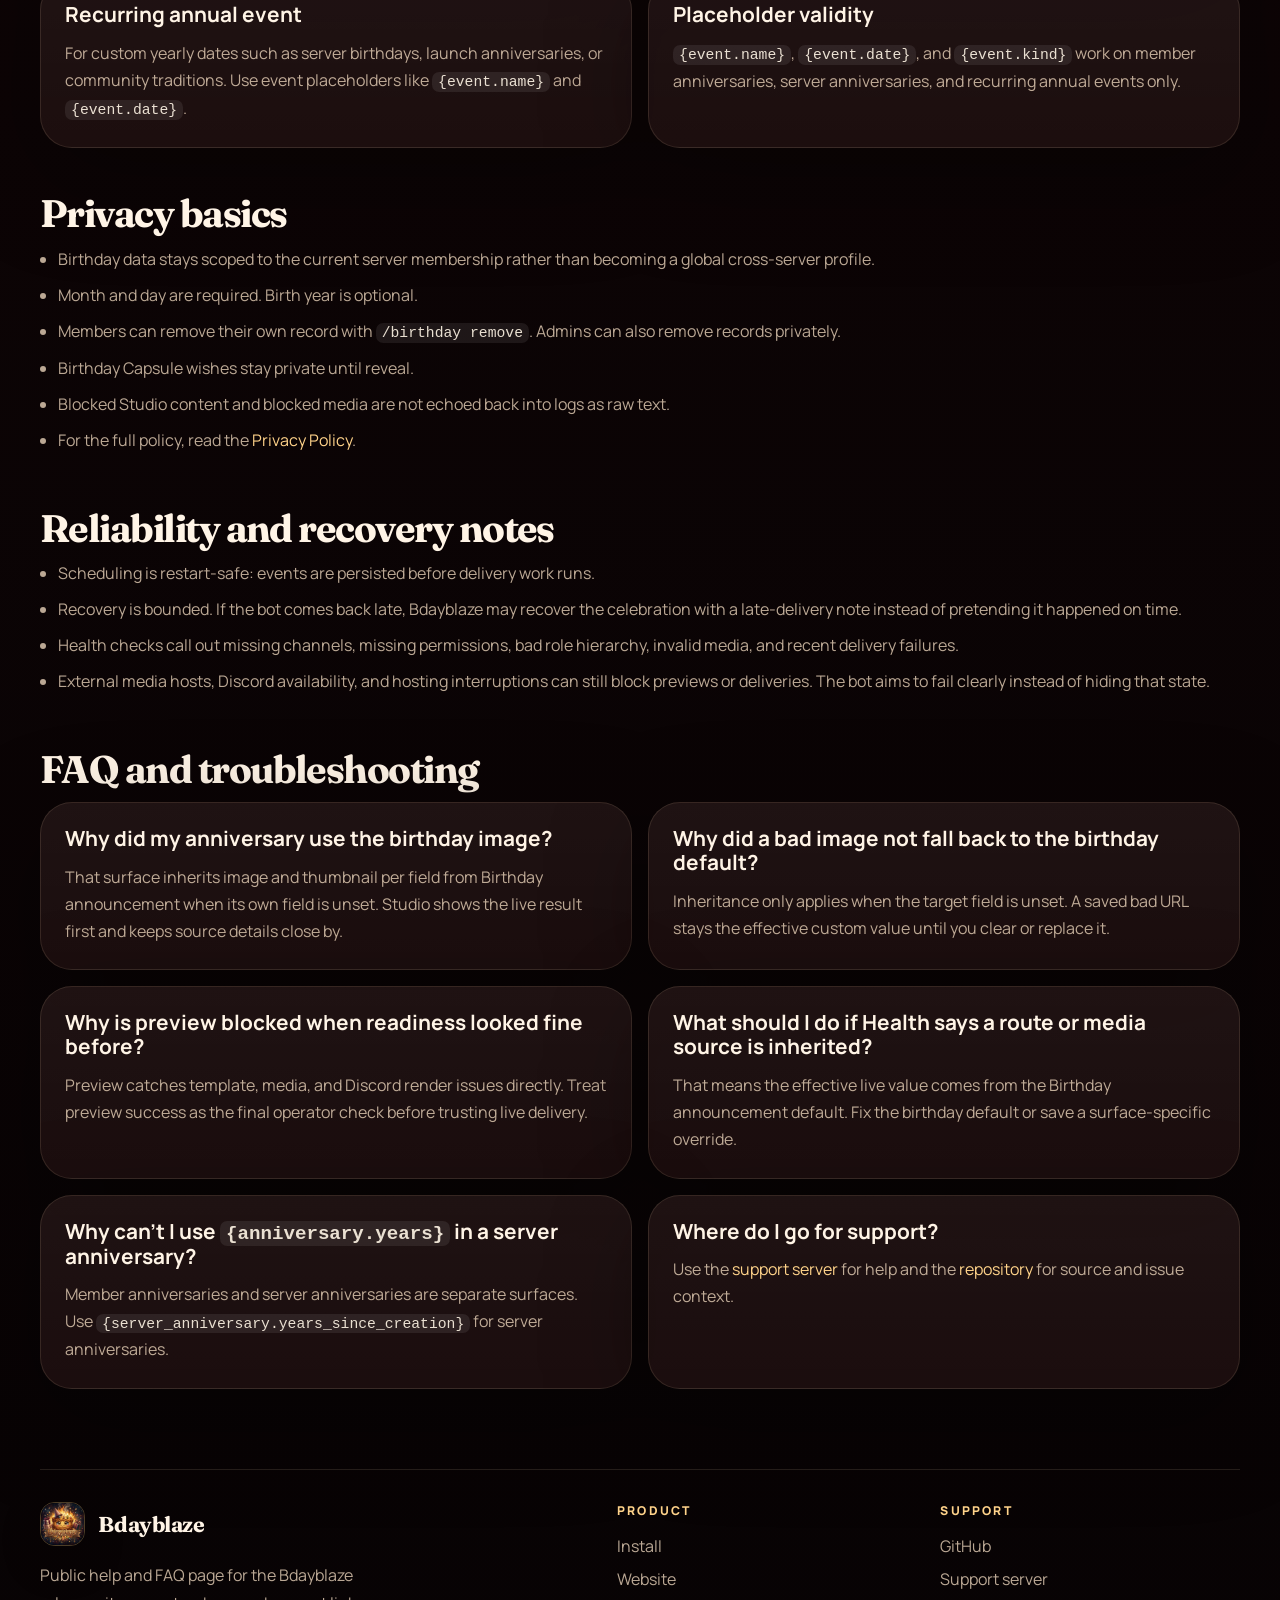
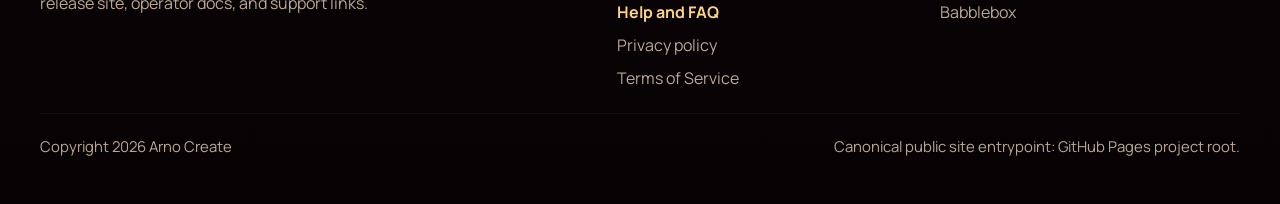
==== commit bba498b8: "Add Top.gg vote bonus lane" ====
--- a/help/index.html
+++ b/help/index.html
@@ -275,6 +275,7 @@
                 <li><code>/birthday today</code>, <code>/birthday next</code>, <code>/birthday upcoming</code>, <code>/birthday month</code>, <code>/birthday twins</code>, <code>/birthday list</code></li>
                 <li><code>/birthday timeline</code> for your timeline or a visible member's profile, countdown, capsule reveal, and history</li>
                 <li><code>/birthday wish add|list|remove</code>, <code>/birthday capsule preview</code> for your own capsule, <code>/birthday quest status|check-in</code></li>
+                <li><code>/vote</code> to check the optional temporary Top.gg vote bonus for longer wishes and a wider private timeline</li>
               </ul>
             </article>
             <article class="policy-card">
